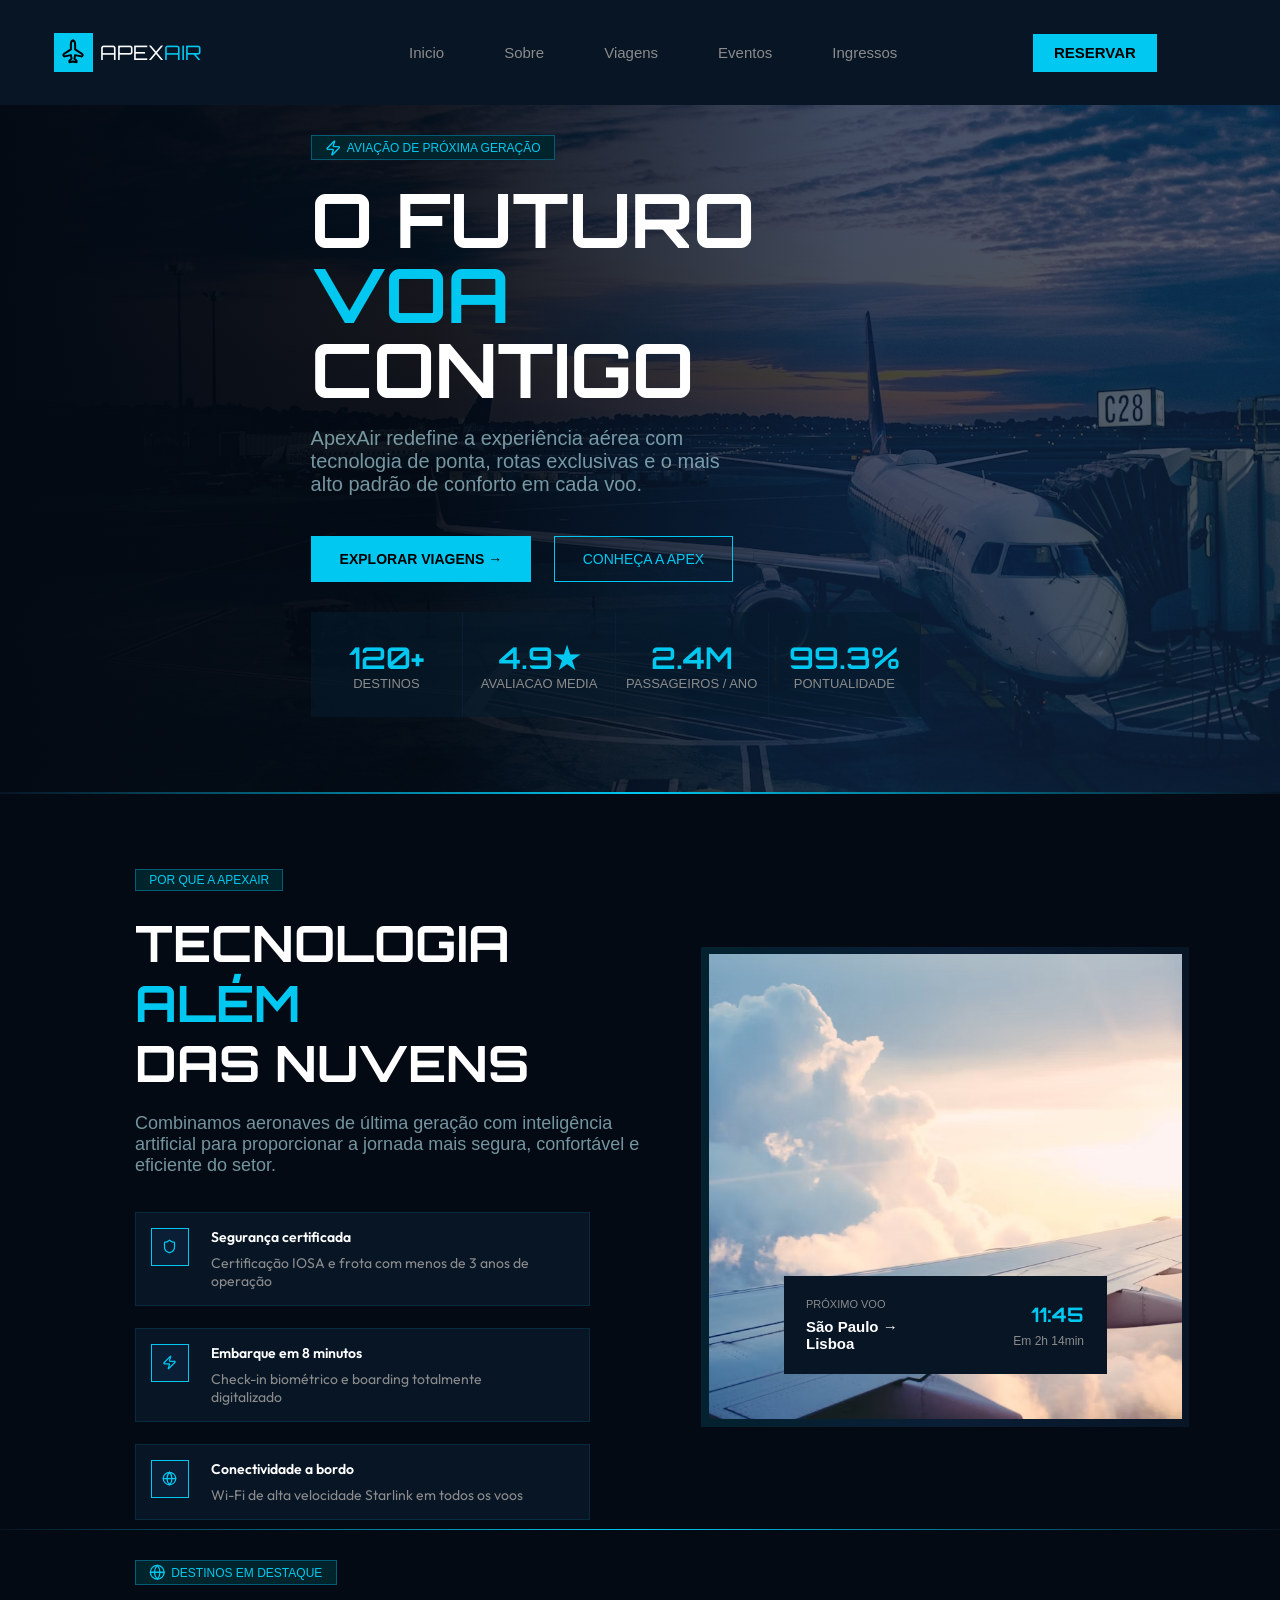
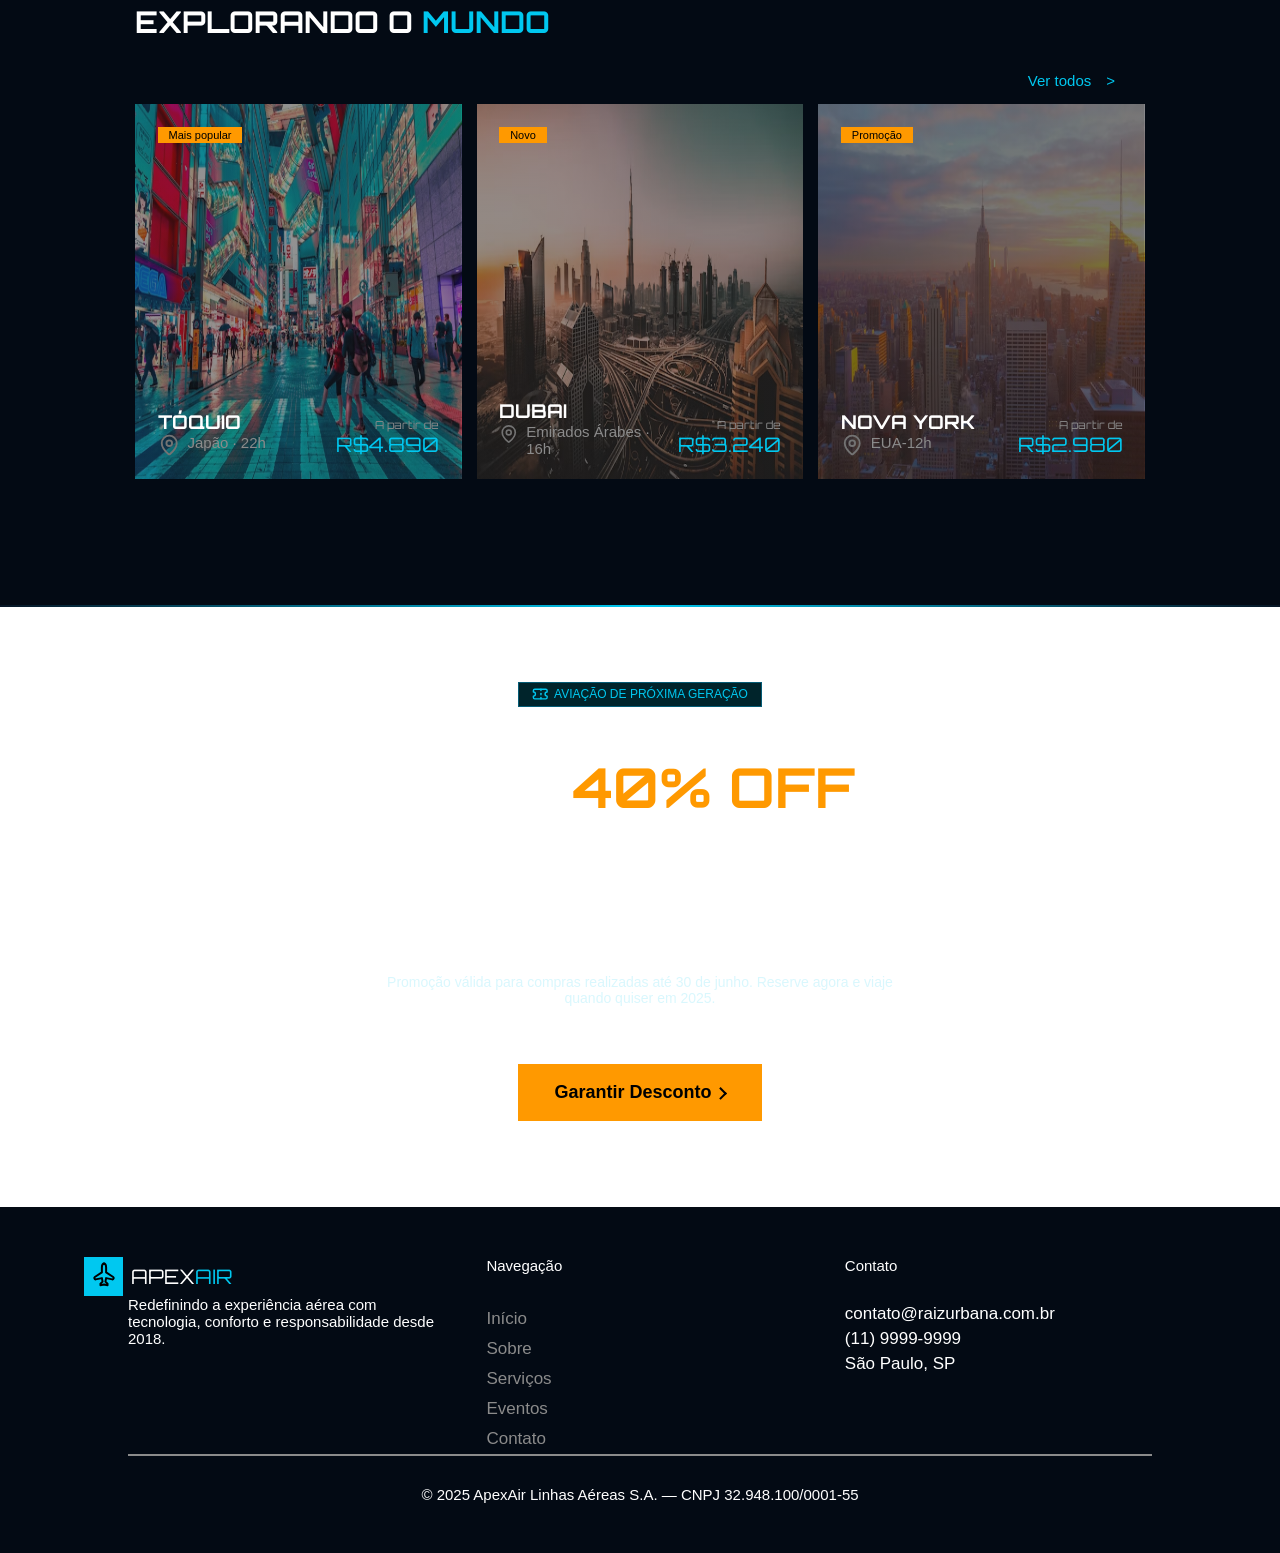
==== index.html @ 717102d9 "Update index.html" ====
<!DOCTYPE html>
<html lang="pt-br">

<head>
    <meta charset="UTF-8">
    <meta name="viewport" content="width=device-width, initial-scale=1.0">
    <link rel="preconnect" href="https://fonts.googleapis.com">
    <link rel="preconnect" href="https://fonts.gstatic.com" crossorigin>
    <link href="https://fonts.googleapis.com/css2?family=Orbitron:wght@400..900&display=swap" rel="stylesheet">
    <link rel="preconnect" href="https://fonts.googleapis.com">
    <link rel="preconnect" href="https://fonts.gstatic.com" crossorigin>
    <link href="https://fonts.googleapis.com/css2?family=Outfit:wght@100..900&display=swap" rel="stylesheet">
    <link rel="preconnect" href="https://fonts.googleapis.com">
    <link rel="preconnect" href="https://fonts.gstatic.com" crossorigin>
    <link
        href="https://fonts.googleapis.com/css2?family=DM+Mono:ital,wght@0,300;0,400;0,500;1,300;1,400;1,500&display=swap"
        rel="stylesheet">
    <link rel="stylesheet" href="CSS/cabecalho.css">
    <link rel="stylesheet" href="CSS/css-geral.css">
    <link rel="stylesheet" href="CSS/style.css">
    <link rel="stylesheet" href="CSS/footer.css">
    <title>Document</title>
</head>

<body>
    <header class="cabecalho">
        <div class="logo">
            <a href="/" class="link-logo">
                <span class="caixa-icone">
                    <svg xmlns="http://www.w3.org/2000/svg" width="15" height="15" viewBox="0 0 24 24" fill="none"
                        stroke="currentColor" stroke-width="2" stroke-linecap="round" stroke-linejoin="round"
                        class="lucide lucide-plane w-4 h-4 text-[#030a14] -rotate-45"
                        data-fg-d3bl7="0.8:1.44306:/src/app/App.tsx:59:13:1560:55:e:Plane::::::EEKI"
                        data-fgid-d3bl7=":r6:">
                        <path
                            d="M17.8 19.2 16 11l3.5-3.5C21 6 21.5 4 21 3c-1-.5-3 0-4.5 1.5L13 8 4.8 6.2c-.5-.1-.9.1-1.1.5l-.3.5c-.2.5-.1 1 .3 1.3L9 12l-2 3H4l-1 1 3 2 2 3 1-1v-3l3-2 3.5 5.3c.3.4.8.5 1.3.3l.5-.2c.4-.3.6-.7.5-1.2z">
                        </path>
                    </svg>
                </span>
                <p>
                    APEX<span>AIR</span>
                </p>
            </a>
        </div>
        <nav class="nav-bar">
            <ul class="menu">
                <li><a href="/">Inicio</a></li>
                <li><a href="./paginas/sobre.html">Sobre</a></li>
                <li><a href="">Viagens</a></li>
                <li><a href="">Eventos</a></li>
                <li><a href="">Ingressos</a></li>

            </ul>
            <a href="#" id="botao-reservar">reservar</a>
        </nav>
    </header>
    <section class="sessao-inicio">
        <div class="container">
            <div class="conteudo-inicio">
                <div class="faixa-mensagem">
                    <span class="icone"><svg xmlns="http://www.w3.org/2000/svg" width="24" height="24"
                            viewBox="0 0 24 24" fill="none" stroke="#00c8f0" stroke-width="2" stroke-linecap="round"
                            stroke-linejoin="round" class="lucide lucide-zap w-4 h-4 text-[#00c8f0]"
                            data-fg-d3bl89="0.8:1.44306:/src/app/App.tsx:232:21:9266:45:e:f.icon"
                            data-fgid-d3bl89=":r2d:">
                            <path
                                d="M4 14a1 1 0 0 1-.78-1.63l9.9-10.2a.5.5 0 0 1 .86.46l-1.92 6.02A1 1 0 0 0 13 10h7a1 1 0 0 1 .78 1.63l-9.9 10.2a.5.5 0 0 1-.86-.46l1.92-6.02A1 1 0 0 0 11 14z">
                            </path>
                        </svg></span>
                    <p>Aviação de próxima geração</p>
                </div>
                <h1 class="title-sessao">
                    O FUTURO <br>
                    <span class="color-blue">VOA</span> <br>
                    CONTIGO
                </h1>
                <p class="subtitle-sessao">
                    ApexAir redefine a experiência aérea com tecnologia de ponta, rotas
                    exclusivas e o mais alto padrão de conforto em cada voo.
                </p>
                <div class="faixa-botoes">
                    <a href="" class="explorar-viagens botao-r"><b>Explorar viagens &#8594;</b></a>
                    <a href="" class="botao-r conhecer-apex">Conheça a Apex</a>
                </div>
                <article class="box-estatisticas">
                    <div class="container">
                        <div class="estatistica-itens">
                            <div class="estatisticas destinos">
                                <p class="name-estatistic">120+</p>
                                <p>Destinos</p>
                            </div>
                            <div class="estatisticas">
                                <p class="name-estatistic avaliacao">4.9<span class="estrela">&#9733;</span></p>
                                <p>Avaliacao media</p>
                            </div>
                            <div class="estatisticas passageiros">
                                <p class="name-estatistic">2.4M</p>
                                <p>Passageiros / ano</p>
                            </div>
                            <div class="estatisticas pontualidade">
                                <p class="name-estatistic">99.3%</p>
                                <p>Pontualidade</p>
                            </div>
                        </div>
                    </div>
                </article>
            </div>
        </div>
    </section>
    <div class="linha-sessao"></div>
    <main class="conteudo-principal">
        <section class="sessao-sobre">
            <div class="container">
                <section class="conteudo-sobre">
                    <div class="faixa-mensagem">
                        <p>Por que a ApexAir
                        </p>
                    </div>
                    <h2 class="title-sessao">TECNOLOGIA
                        <br>
                        <span class="color-blue">ALÉM</span>
                        <br>
                        DAS NUVENS
                    </h2>
                    <p class="subtitle-sessao">Combinamos aeronaves de última geração com inteligência artificial para
                        proporcionar a jornada mais segura, confortável e eficiente do setor.</p>
                    <article class="caixa-cards-sobre">
                        <div class="card-1 card-sobre">
                            <span class="icone-card"><svg xmlns="http://www.w3.org/2000/svg" width="" height=""
                                    viewBox="0 0 24 24" fill="none" stroke="currentColor" stroke-width="2"
                                    stroke-linecap="round" stroke-linejoin="round"
                                    class="lucide lucide-shield w-4 h-4 text-[#00c8f0]">
                                    <path
                                        d="M20 13c0 5-3.5 7.5-7.66 8.95a1 1 0 0 1-.67-.01C7.5 20.5 4 18 4 13V6a1 1 0 0 1 1-1c2 0 4.5-1.2 6.24-2.72a1.17 1.17 0 0 1 1.52 0C14.51 3.81 17 5 19 5a1 1 0 0 1 1 1z">
                                    </path>
                                </svg></span>
                            <div class="content-card">
                                <p class="tema-card"><b>Segurança certificada</b></p>
                                <p>Certificação IOSA e frota com menos de 3 anos de operação</p>
                            </div>
                        </div>
                        <div class="card-2 card-sobre">
                            <span class="icone-card"><svg xmlns="http://www.w3.org/2000/svg" width="" height=""
                                    viewBox="0 0 24 24" fill="none" stroke="currentColor" stroke-width="2"
                                    stroke-linecap="round" stroke-linejoin="round"
                                    class="lucide lucide-zap w-4 h-4 text-[#00c8f0]">
                                    <path
                                        d="M4 14a1 1 0 0 1-.78-1.63l9.9-10.2a.5.5 0 0 1 .86.46l-1.92 6.02A1 1 0 0 0 13 10h7a1 1 0 0 1 .78 1.63l-9.9 10.2a.5.5 0 0 1-.86-.46l1.92-6.02A1 1 0 0 0 11 14z">
                                    </path>
                                </svg></span>
                            <div class="content-card">
                                <p class="tema-card"><b>Embarque em 8 minutos</b></p>
                                <p>Check-in biométrico e boarding totalmente digitalizado</p>
                            </div>
                        </div>
                        <div class="card-3 card-sobre">
                            <span class="icone-card"><svg xmlns="http://www.w3.org/2000/svg" width="" height=""
                                    viewBox="0 0 24 24" fill="none" stroke="currentColor" stroke-width="2"
                                    stroke-linecap="round" stroke-linejoin="round"
                                    class="lucide lucide-globe w-4 h-4 text-[#00c8f0]">
                                    <circle cx="12" cy="12" r="10"></circle>
                                    <path d="M12 2a14.5 14.5 0 0 0 0 20 14.5 14.5 0 0 0 0-20"></path>
                                    <path d="M2 12h20"></path>
                                </svg></span>
                            <div class="content-card">
                                <p class="tema-card"><b>Conectividade a bordo</b></p>
                                <p>Wi-Fi de alta velocidade Starlink em todos os voos</p>
                            </div>
                        </div>
                    </article>
                </section>
                <section class="img-sobre">
                    <div class="container">
                        <article class="conteudo-subsessao-img">
                            <div class="img-flutuante">
                                <div class="bloco-descricao-voo">
                                    <div class="bloco-description">
                                        <span>Próximo voo</span>
                                        <p><b>São Paulo → Lisboa</b></p>
                                    </div>
                                    <div class="bloco-description">
                                        <span class="horario">11:45</span>
                                        <p class="tempo-viagem">Em 2h 14min</p>
                                    </div>
                                </div>
                        </article>
                    </div>
                </section>
            </div>
        </section>
        <div class="linha-sessao"></div>
        <section class="sessao-eventos">
            <div class="container">
                <article class="conteudo-sessao">
                    <div class="faixa-mensagem">
                        <span class="icone"><svg xmlns="http://www.w3.org/2000/svg" width="" height=""
                                viewBox="0 0 24 24" fill="none" stroke="currentColor" stroke-width="2"
                                stroke-linecap="round" stroke-linejoin="round"
                                class="lucide lucide-globe w-4 h-4 text-[#00c8f0]">
                                <circle cx="12" cy="12" r="10"></circle>
                                <path d="M12 2a14.5 14.5 0 0 0 0 20 14.5 14.5 0 0 0 0-20"></path>
                                <path d="M2 12h20"></path>
                            </svg></span>
                        <p>Destinos em destaque</p>
                    </div>
                    <h2 class="title-sessao">explorando o <span class="color-blue">mundo</span>
                    </h2>
                    <a href="" class="ver-mais">
                        <p>Ver todos</p> <span>></span>
                    </a>
                    <article class="container-cards">
                        <div class="card-evento card-1">
                            <div class="mensagem-card">
                                <p>Mais popular</p>
                            </div>
                            <div class="content-card-evento">
                                <div class="informacoes-card">
                                    <p class="destino-viagem"><b>tóquio</b></p>
                                    <p class="pais"><span class="icone"><svg xmlns="http://www.w3.org/2000/svg"
                                                width="24" height="24" viewBox="0 0 24 24" fill="none" stroke="#737373"
                                                stroke-width="2" stroke-linecap="round" stroke-linejoin="round"
                                                class="lucide lucide-map-pin-icon lucide-map-pin">
                                                <path
                                                    d="M20 10c0 4.993-5.539 10.193-7.399 11.799a1 1 0 0 1-1.202 0C9.539 20.193 4 14.993 4 10a8 8 0 0 1 16 0" />
                                                <circle cx="12" cy="10" r="3" />
                                            </svg></span>
                                        Japão · 22h</p>
                                </div>
                                <div class="informacoes-card">
                                    <p class="preco-viagem">A partir de <br>
                                        <span class="preco-valor">R$4.890</span>
                                    </p>
                                </div>
                            </div>
                        </div>
                        <div class="card-evento card-2">
                            <div class="mensagem-card">
                                <p>Novo</p>
                            </div>
                            <div class="content-card-evento">
                                <div class="informacoes-card">
                                    <p class="destino-viagem"><b>Dubai</b></p>
                                    <p class="pais"><span class="icone"><svg xmlns="http://www.w3.org/2000/svg"
                                                width="24" height="24" viewBox="0 0 24 24" fill="none" stroke="#737373"
                                                stroke-width="2" stroke-linecap="round" stroke-linejoin="round"
                                                class="lucide lucide-map-pin-icon lucide-map-pin">
                                                <path
                                                    d="M20 10c0 4.993-5.539 10.193-7.399 11.799a1 1 0 0 1-1.202 0C9.539 20.193 4 14.993 4 10a8 8 0 0 1 16 0" />
                                                <circle cx="12" cy="10" r="3" />
                                            </svg>
                                        </span>
                                        Emirados Árabes · 16h
                                    </p>
                                </div>
                                <div class="informacoes-card">
                                    <p class="preco-viagem">A partir de <br>
                                        <span class="preco-valor">R$3.240</span>
                                    </p>
                                </div>
                            </div>
                        </div>
                        <div class="card-evento card-3">
                            <div class="mensagem-card">
                                <p>Promoção</p>
                            </div>
                            <div class="content-card-evento">
                                <div class="informacoes-card">
                                    <p class="destino-viagem"><b>Nova York</b></p>
                                    <p class="pais"><span class="icone"><svg xmlns="http://www.w3.org/2000/svg"
                                                width="24" height="24" viewBox="0 0 24 24" fill="none" stroke="#737373"
                                                stroke-width="2" stroke-linecap="round" stroke-linejoin="round"
                                                class="lucide lucide-map-pin-icon lucide-map-pin">
                                                <path
                                                    d="M20 10c0 4.993-5.539 10.193-7.399 11.799a1 1 0 0 1-1.202 0C9.539 20.193 4 14.993 4 10a8 8 0 0 1 16 0" />
                                                <circle cx="12" cy="10" r="3" />
                                            </svg></span>
                                        EUA-12h</p>
                                </div>
                                <div class="informacoes-card">
                                    <p class="preco-viagem">A partir de <br>
                                        <span class="preco-valor">R$2.980</span>
                                    </p>
                                </div>
                            </div>
                        </div>
                    </article>
                </article>
            </div>
        </section>
        <div class="linha-sessao"></div>
        <section class="sessao-promo">
            <div class="container">
                <div class="faixa-mensagem">
                    <span class="icone"><svg xmlns="http://www.w3.org/2000/svg" width="24" height="24"
                            viewBox="0 0 24 24" fill="none" stroke="currentColor" stroke-width="2"
                            stroke-linecap="round" stroke-linejoin="round" class="lucide lucide-ticket w-3 h-3">
                            <path
                                d="M2 9a3 3 0 0 1 0 6v2a2 2 0 0 0 2 2h16a2 2 0 0 0 2-2v-2a3 3 0 0 1 0-6V7a2 2 0 0 0-2-2H4a2 2 0 0 0-2 2Z">
                            </path>
                            <path d="M13 5v2"></path>
                            <path d="M13 17v2"></path>
                            <path d="M13 11v2"></path>
                        </svg></span>
                    <p>Aviação de próxima geração</p>
                </div>
                <h2 class="title-sessao">
                    ATÉ <span class="color-yellow">40% OFF</span> <br>
                    EM VOOS <br> INTERNACIONAIS
                </h2>
                <p class="subtitle-sessao">
                    Promoção válida para compras realizadas até 30 de junho. Reserve agora e
                    viaje quando quiser em 2025.
                </p>
                <a href="#" class="btn-desconto"><strong>Garantir Desconto <span
                            class="seta-esquerda"></span></strong></a>
            </div>
        </section>
    </main>
    <footer class="footer-site">
        <div class="container-footer">
            <div class="column-footer">
                <div class="logo-footer d-flex">
                    <div class="logo">
                        <a href="/" class="link-logo">
                            <span class="caixa-icone">
                                <svg xmlns="http://www.w3.org/2000/svg" width="15" height="15" viewBox="0 0 24 24"
                                    fill="none" stroke="currentColor" stroke-width="2" stroke-linecap="round"
                                    stroke-linejoin="round"
                                    class="lucide lucide-plane w-4 h-4 text-[#030a14] -rotate-45"
                                    data-fg-d3bl7="0.8:1.44306:/src/app/App.tsx:59:13:1560:55:e:Plane::::::EEKI"
                                    data-fgid-d3bl7=":r6:">
                                    <path
                                        d="M17.8 19.2 16 11l3.5-3.5C21 6 21.5 4 21 3c-1-.5-3 0-4.5 1.5L13 8 4.8 6.2c-.5-.1-.9.1-1.1.5l-.3.5c-.2.5-.1 1 .3 1.3L9 12l-2 3H4l-1 1 3 2 2 3 1-1v-3l3-2 3.5 5.3c.3.4.8.5 1.3.3l.5-.2c.4-.3.6-.7.5-1.2z">
                                    </path>
                                </svg>
                            </span>
                            <p>
                                APEX<span>AIR</span>
                            </p>
                        </a>
                    </div>
                </div>
                <p class="subtitle-logo">
                    Redefinindo a experiência aérea com tecnologia, conforto e responsabilidade desde 2018.
                </p>
            </div>
            <div class="column-footer">
                <div class="navegacao">
                    <h3>Navegação</h3>
                    <ul class="paginas-links">
                        <li><a href="#">Início</a></li>
                        <li><a href="#">Sobre</a></li>
                        <li><a href="#">Serviços</a></li>
                        <li><a href="#">Eventos</a></li>
                        <li><a href="#">Contato</a></li>
                    </ul>
                </div>
            </div>
            <div class="column-footer">
                <div class="contato">
                    <h3>Contato</h3>
                    <p>contato@raizurbana.com.br</p>
                    <p>(11) 9999-9999</p>
                    <p>São Paulo, SP</p>
                </div>
            </div>
        </div>
        <p class="footer-copyright">© 2025 ApexAir Linhas Aéreas S.A. — CNPJ 32.948.100/0001-55</p>
    </footer>

    <script src="./js/interacao.js"></script>
</body>

</html>
---- CSS/cabecalho.css ----
.cabecalho {
    width: 100%;
    height: 7em;
    min-width: 100%;
    max-width: 100%;
    display: flex;
    background-color: var(--color-cards);
    color: var(--color-branca);

    position: fixed;
    z-index: 9999;
}

.logo {
    width: 20%;
    height: 100%;
    max-width: 25%;


}

.logo a {
    width: 100%;
    height: 100%;

    display: flex;
    justify-content: center;
    align-items: center;
    gap: .5em;

    cursor: auto;
}

.caixa-icone {
    width: fit-content;
    height: fit-content;
    background-color: var(--color-primary);

    display: flex;
    justify-content: center;
    align-items: center;

    padding: .5em;
}

.caixa-icone svg {
    transform: rotate(-45deg);
    min-width: 1.6em;
    min-height: 1.6em;

    margin: auto;
}

.logo a p {
    color: var(--color-branca);
    font-family: Orbitron;
    font-size: 2rem;
}

.logo a>p>span {
    color: var(--color-primary);
}

.nav-bar {
    height: 100%;
    width: 80%;
    display: flex;
    justify-content: center;
    align-items: center;

    padding: 0 3em 0;
}

.menu {
    width: 70%;
    height: 100%;
    list-style-type: none;

    display: flex;
    justify-content: start;
    align-items: center;
}

.menu a {
    color: var(--color-cinza);
    padding: 1em 2em;
    transition: .555s;
}

.menu a:hover {
    color: var(--color-branca);
}

#botao-reservar {
    text-transform: uppercase;
    font-weight: 700;
    background-color: var(--color-primary);
    transition: .333s ease-in-out;
    padding: .7em 1.4em;
}

#botao-reservar:hover {
    background-color: var(--color-branca);
}
---- CSS/css-geral.css ----
* {
    padding: 0;
    margin: 0;
    box-sizing: border-box;
}

a {
    font-family: arial;
    text-decoration: none;
    color: initial;
}

img {
    width: 100%;
}

:root {
    --color-primary: #00c8f0;
    --color-secundary: #0d2240;
    --color-terciaria: #ff9900;
    --color-cards: #071525;
    --color-branca: #ffffff;
    --color-preta: #000000;
    --color-cinza: #8b8b8b;
    --color-hover: #0a1e35;
    --texto-principal: #e2eaf5;

    --cor-bordas: rgba(0, 200, 240, 0.12);

    --background-geral: #030a14;
}

html {
    width: 100%;
    min-height: 100vh;
    scroll-behavior: smooth;
    font-size: 62.5%;
}

body {
    width: 100%;
    max-width: 100%;
    height: 100%;
    overflow-x: hidden;
    font-size: 1.5rem;
    font-family: Arial, Helvetica, sans-serif;
}

.container {
    width: 100%;
    height: 100%;
    margin: 0 auto;
    padding: 0 2em 0;
    box-sizing: border-box;
}

.icone {
    width: 1.5em;
    height: 1.5em;
    margin-right: .5em;

    display: flex;
    justify-content: center;
    align-items: center;
}

.icone>svg {
    width: 100%;
    min-width: 1.3em;
    min-height: 1.3em;
}

.color-blue {
    color: var(--color-primary);
}

.color-yellow {
    color: var(--color-terciaria);
}

.faixa-mensagem {
    color: var(--color-primary);
    font-size: 1.1rem;
    width: fit-content;
    display: flex;
    flex-direction: row;
    align-items: center;

    padding: .3em 1.2em;
    border: 1px solid color-mix(in srgb, var(--color-primary) 34%, var(--color-secundary) 35%);
    background-color: color-mix(in srgb, var(--color-primary) 18%, var(--color-preta) 82%);
    margin-bottom: 2em;
}

.faixa-mensagem p {
    width: fit-content;
    font-size: 1.2rem;
    text-transform: uppercase;
}

.title-sessao {
    text-transform: uppercase;
    color: var(--color-branca);
    font-family: Orbitron;
    line-height: 1;
    font-size: 5em;
    margin-bottom: 2rem;
}

.subtitle-sessao {
    width: 45%;
    font-size: 2rem;
    color: color-mix(in srgb, var(--color-branca) 45%, var(--color-primary) 15%);
    margin-bottom: 2em;
}

.linha-sessao {
    width: 100%;
    height: .1em;
    margin: 0;
    padding: 0;
    background-image: linear-gradient(to right, var(--color-cards), var(--color-primary), var(--color-cards));
}
---- CSS/style.css ----
/*
==============
Sessao inicio 
==============
*/

.sessao-inicio {
    color: var(--color-branca);
    padding-top: 7em;
    padding-bottom: 5em;
    width: 100%;
    height: fit-content;
    min-height: 49em;
    max-width: 100%;

    background-image: linear-gradient(to right,
            #030a14, #030a14ec, #0d2240c6, #0d2240b0), url("../imagens/imagem-sessao-inicio.avif");

    background-position: center;
    background-repeat: no-repeat;
    background-size: cover;
    background-attachment: fixed;

}

.conteudo-inicio {
    margin-left: auto;
    width: 77%;
    height: 100%;

    padding: 2em 0 0;
}

.faixa-botoes {
    width: 100%;
    height: fit-content;
    display: flex;
    gap: 1.5em;

    margin-bottom: 2em;
}

.botao-r {
    width: fit-content;
    height: auto;
    padding: 1em 2em;
    color: var(--color-branca);
    font-size: 1.4rem;
    border: 1px solid var(--color-primary);
    text-transform: uppercase;
    transition: .555s ease-in-out;
}

.explorar-viagens {
    background-color: var(--color-primary);
    color: var(--color-preta);
}

.explorar-viagens:hover {
    border: 1px solid var(--color-branca);
    background-color: var(--color-branca);
}

.conhecer-apex {
    color: var(--color-primary);
    transition: .444s ease-in;
}

.conhecer-apex:hover {
    background-color: color-mix(in srgb, var(--color-primary) 22%, var(--color-hover) 15%);
}

article.box-estatisticas {
    width: 65%;
    height: 7em;
    background-color: color-mix(in srgb, var(--color-cards) 55%, var(--cor-bordas) 15%);
}

article.box-estatisticas>.container {
    padding: 0;
}

.estatistica-itens {
    width: 100%;
    height: 100%;
    display: flex;
    align-items: center;
    justify-content: center;
}


.estatisticas {
    width: 25%;
    height: 100%;
    max-width: 25.555%;

    border-right: 1px solid var(--color-hover);

    display: flex;
    flex-direction: column;
    align-items: center;
    justify-content: center;
    text-transform: uppercase;
}


.estatisticas p {
    font-size: 1.3rem;
    color: var(--color-cinza);
    font-family: Arial, Helvetica, sans-serif;
}


p.name-estatistic {
    font-family: Orbitron;
    font-weight: 600;
    color: var(--color-primary);
    font-size: 3rem;
}


/*
============
Sessao sobre
============
*/

.sessao-sobre {
    width: 100%;
    height: auto;
    max-width: 100%;
    min-height: 49em;
    background-color: var(--background-geral);
}

.sessao-sobre>div.container {
    display: flex;
    justify-content: space-between;
}

.conteudo-sobre {
    padding: 5em 0 0 7em;
    width: 50%;
    height: 100%;

    display: flex;
    flex-direction: column;
    align-items: start;
    justify-content: center;
}

.sessao-sobre .conteudo-sobre h2.title-sessao {
    font-size: 5rem;
    line-height: 1.2;
}

.sessao-sobre .conteudo-sobre p.subtitle-sessao {
    width: 100%;
    font-size: 1.8rem;
}

.caixa-cards-sobre {
    width: 100%;
    height: auto;
    min-height: 15em;

    display: flex;
    flex-direction: column;
    justify-content: center;

    gap: 1.5em;
}

.card-sobre {
    width: 90%;
    height: auto;
    min-height: 5em;
    background-color: var(--color-cards);
    border: 1px solid var(--cor-bordas);


    padding: 1em;

    display: flex;
    gap: 1.5em;
}

span.icone-card {
    display: block;
    width: 2.5em;
    height: 2.5em;
    flex-shrink: 1;
    border: 1px solid var(--color-primary);
    background-color: var(--color-hover);

    display: flex;
    justify-content: center;
    align-items: center;
}

span.icone-card svg {
    width: 1em;
    height: 1em;
    color: var(--color-primary);

}

.content-card {
    width: 80%;
    height: 100%;
    text-align: left;
    display: flex;
    flex-direction: column;
    gap: .5em;
    justify-content: center;
    align-items: center;
}

.card-sobre p {
    color: var(--color-cinza);
    width: 100%;
    font-size: 1.4rem;
    font-family: Outfit;
}

.tema-card b {
    font-weight: 600;
    color: var(--color-branca);
}


/* subsessao img flutuante */

.img-sobre {
    width: 50%;
}

.conteudo-sobre+section.img-sobre>div.container {
    display: flex;
    align-items: center;
    justify-content: center;
    padding: 4em 0 0;
}

.conteudo-subsessao-img {
    width: 80%;
    height: 90%;
    max-height: 32em;
    min-height: 30em;
    margin: auto;
    background-image: linear-gradient(to right, var(--cor-bordas), var(--color-hover),
            var(--color-cards));
    padding: .5em;
}

.img-flutuante {
    width: 100%;
    height: 100%;
    background-image: url("../imagens/img-sessao-sobre.avif");
    background-position: center;
    background-size: cover;
    background-repeat: no-repeat;
    padding: 0 5em 3em;

    display: flex;
    justify-content: center;
    align-items: end;
}

.bloco-descricao-voo {
    width: 100%;
    height: auto;
    min-height: 5em;
    background-color: var(--color-cards);

    display: flex;
    justify-content: space-between;
    align-items: center;

    padding: 1.5em;
}

.bloco-description {
    width: 50%;
    height: 100%;
    text-align: start;

    display: flex;
    flex-direction: column;
    gap: .5em;
}

.bloco-description+.bloco-description {
    text-align: end;
}

.bloco-description span {
    color: var(--color-cinza);
    text-transform: uppercase;
    font-size: 1.1rem;
}

.bloco-description p>b {
    color: var(--color-branca);
}

span.horario {
    font-family: Orbitron;
    font-size: 2rem;
    font-weight: 700;
    color: var(--color-primary);
}

p.tempo-viagem {
    font-size: 1.2rem;
    color: var(--color-cinza);
}

/* 
==============
Sessao eventos
==============
*/

.sessao-eventos {
    width: 100%;
    height: auto;
    min-height: 45em;

    min-width: 100%;
    max-width: 100%;
    background-color: var(--background-geral);
    padding: 2em 7em;
}

.sessao-eventos .title-sessao {
    font-size: 3rem;
}

.conteudo-sessao {
    width: 100%;
    height: fit-content;
}


.ver-mais {
    width: fit-content;
    height: auto;
    margin-left: auto;
    padding: 1em 2em;
    color: var(--color-primary);

    display: flex;
    gap: 1em;
}

.container-cards {
    width: 100%;
    display: flex;
    justify-content: space-between;
    align-items: center;

    gap: 1em;
    padding: 0 0 .1em;
}



.card-evento {
    width: 33.33%;
    max-width: 33.33%;
    height: auto;
    min-height: 25em;
    background-color: var(--cor-bordas);

    background-repeat: no-repeat;
    background-size: 100% 100%;
    background-position: center;
    background-origin: border-box;

    display: flex;
    flex-direction: column;
    justify-content: start;

    padding: 1.5em;

    flex-shrink: 1;
    flex-grow: 1;

    transition: .555s ease-in;
    overflow: hidden;
}

.card-evento:hover {
    background-size: 110% 110%;
    transition: background-size all .555s ease-in;
}

.card-evento.card-1 {
    background-image: linear-gradient(to top, #1b191979, #1b191979), url("../imagens/toquio.avif");
}

.card-evento.card-1:hover {
    background-image: linear-gradient(to top, #1b19199a, #1b191996), url("../imagens/toquio.avif");
}

.card-evento.card-2 {
    background-image: linear-gradient(to top, #1b191979, #1b191979), url("../imagens/dubai.avif");
}

.card-evento.card-2:hover {
    background-image: linear-gradient(to top, #1b19199a, #1b191996), url("../imagens/dubai.avif");
}

.card-evento.card-3 {
    background-image: linear-gradient(to top, #1b19199a, #1b191996), url("../imagens/nova-york.avif");
}

.card-evento.card-3:hover {
    background-image: linear-gradient(to top, #1b19199a, #1b191996), url("../imagens/nova-york.avif");
}

/* conteudo card eventos */

.mensagem-card {
    width: 100%;
    height: auto;
    min-height: 20%;
}

.mensagem-card p {
    width: fit-content;
    padding: .2em 1em;
    font-size: 1.1rem;
    background-color: var(--color-terciaria);
}

.content-card-evento {
    width: 100%;

    margin-top: auto;

    display: flex;
    justify-content: center;
    align-items: end;
}

.informacoes-card {
    width: 60%;
    text-align: start;
}

.informacoes-card+.informacoes-card {
    width: 50%;
    text-align: end;
}

.informacoes-card .pais {
    display: flex;
    color: var(--color-cinza);
    font-size: 1.6rme;
}

.informacoes-card>.destino-viagem {
    width: 100%;
    height: 50%;

    text-transform: uppercase;
    font-family: Orbitron;
    color: var(--color-branca);
    font-size: 1.9rem;
    font-weight: 700;
}

.preco-viagem {
    font-size: 1.1rem;
    color: var(--color-cinza);
    font-family: Orbitron;
}

.preco-viagem>span.preco-valor {
    font-size: 2rem;
    color: var(--color-primary);
}



/* 
================
Sessao descontos
 e promoções
================
*/

.sessao-promo {
    width: 100%;
    height: auto;
    min-height: 40em;
    background-image: linear-gradient(to top, #1b1919ec, #1b1919ef), url("../imagens/sessao-desconto.avif");
    background-repeat: no-repeat;
    background-size: cover;
    background-position: center;
    background-attachment: fixed;
    text-align: center;
    padding: 5em 3em 3em;
}

.sessao-promo>.container {
    display: flex;
    flex-direction: column;
    justify-content: center;
    align-items: center;
    gap: 2em;
}

.sessao-promo .title-sessao {
    font-size: 5.5rem;
}

.sessao-promo .subtitle-sessao {
    font-size: 1.4rem;
}

.sessao-promo .btn-desconto {
    padding: 1em 2em;
    color: var(--color-preta);
    font-size: 1.8rem;
    background-color: var(--color-terciaria);
    display: flex;
    transition: .757s;
}

.sessao-promo .btn-desconto:hover {
    padding: 1em 2em;
    color: var(--color-preta);
    background-color: var(--color-branca);
}

.sessao-promo .btn-desconto>strong {
    font-weight: 600;
}

.sessao-promo .btn-desconto span.seta-esquerda {
    display: inline-block;
    border-width: 2px 2px 0px 0px;
    border-style: solid;
    border-color: #000;

    width: fit-content;
    height: fit-content;
    padding: .2em .2em;
    transform: rotate(45deg)
}
---- CSS/footer.css ----
.footer-site {
    width: 100%;
    height: auto;
    padding: 0 0 5rem;
    margin: auto;
    background-color: var(--background-geral);
    color: var(--color-branca);
    text-align: center;
}

.container-footer {
    max-width: 100%;
    width: 80%;
    margin: 0 auto 3rem;
    height: 80%;
    border-bottom: 2px solid var(--color-cinza);
    display: flex;
    justify-content: space-between;
    flex-wrap: wrap;
}

.column-footer {
    width: 30%;
    height: 100%;
    justify-items: start;
    text-align: left;
    padding: 5rem 0 0;
    display: flex;
    flex-direction: column;
}

.contato {
    width: 100%;
    min-height: 100%;
    height: 100%;
}


.navegacao {
    width: 100%;
    height: 100%;
}

.navegacao h3,
.contato h3 {
    font-weight: 500;
    font-size: var(--tamamho-subtitulos);
    color: var(--color-bordas);
    margin: 0 0 3rem;
}

.paginas-links {
    list-style-type: none;
    display: flex;
    flex-flow: column wrap;
}

.paginas-links li a {
    display: block;
    font-size: 1.7rem;
    padding: .5rem 0;
    color: var(--color-cinza);
}

.paginas-links li a:hover {
    background-color: #1f2937;
    color: var(--texto-principal);
}

.contato p {
    font-size: 1.7rem;
    margin-bottom: .5rem;
}

.footer-copyright {
    margin: auto;
    font-size: 1.5rem;
    text-align: center;
}



@media (max-width: 768px) {
    .footer-site {
        height: auto;
        text-align: left;
    }

    .container-footer {
        width: 90%;
        text-align: left;
        display: flex;
        flex-direction: column;
        align-items: start;
    }

    .column-footer {
        text-align: left;
        padding: 0;
    }

    .footer-copyright {
        margin: 3rem auto 3rem;
        font-size: 1.5rem;
        text-align: center;
    }

}

@media (min-width: 768px) and (max-width: 991px) {

    .footer-site {
        height: auto;
        text-align: left;
    }

    .container-footer {
        width: 90%;
        text-align: left;
        display: flex;
        flex-direction: column;
        align-items: start;
    }

    .column-footer {
        text-align: left;
        padding: 0;
    }

    .footer-copyright {
        margin: 3rem auto 3rem;
        font-size: 1.5rem;
        text-align: center;
    }
}
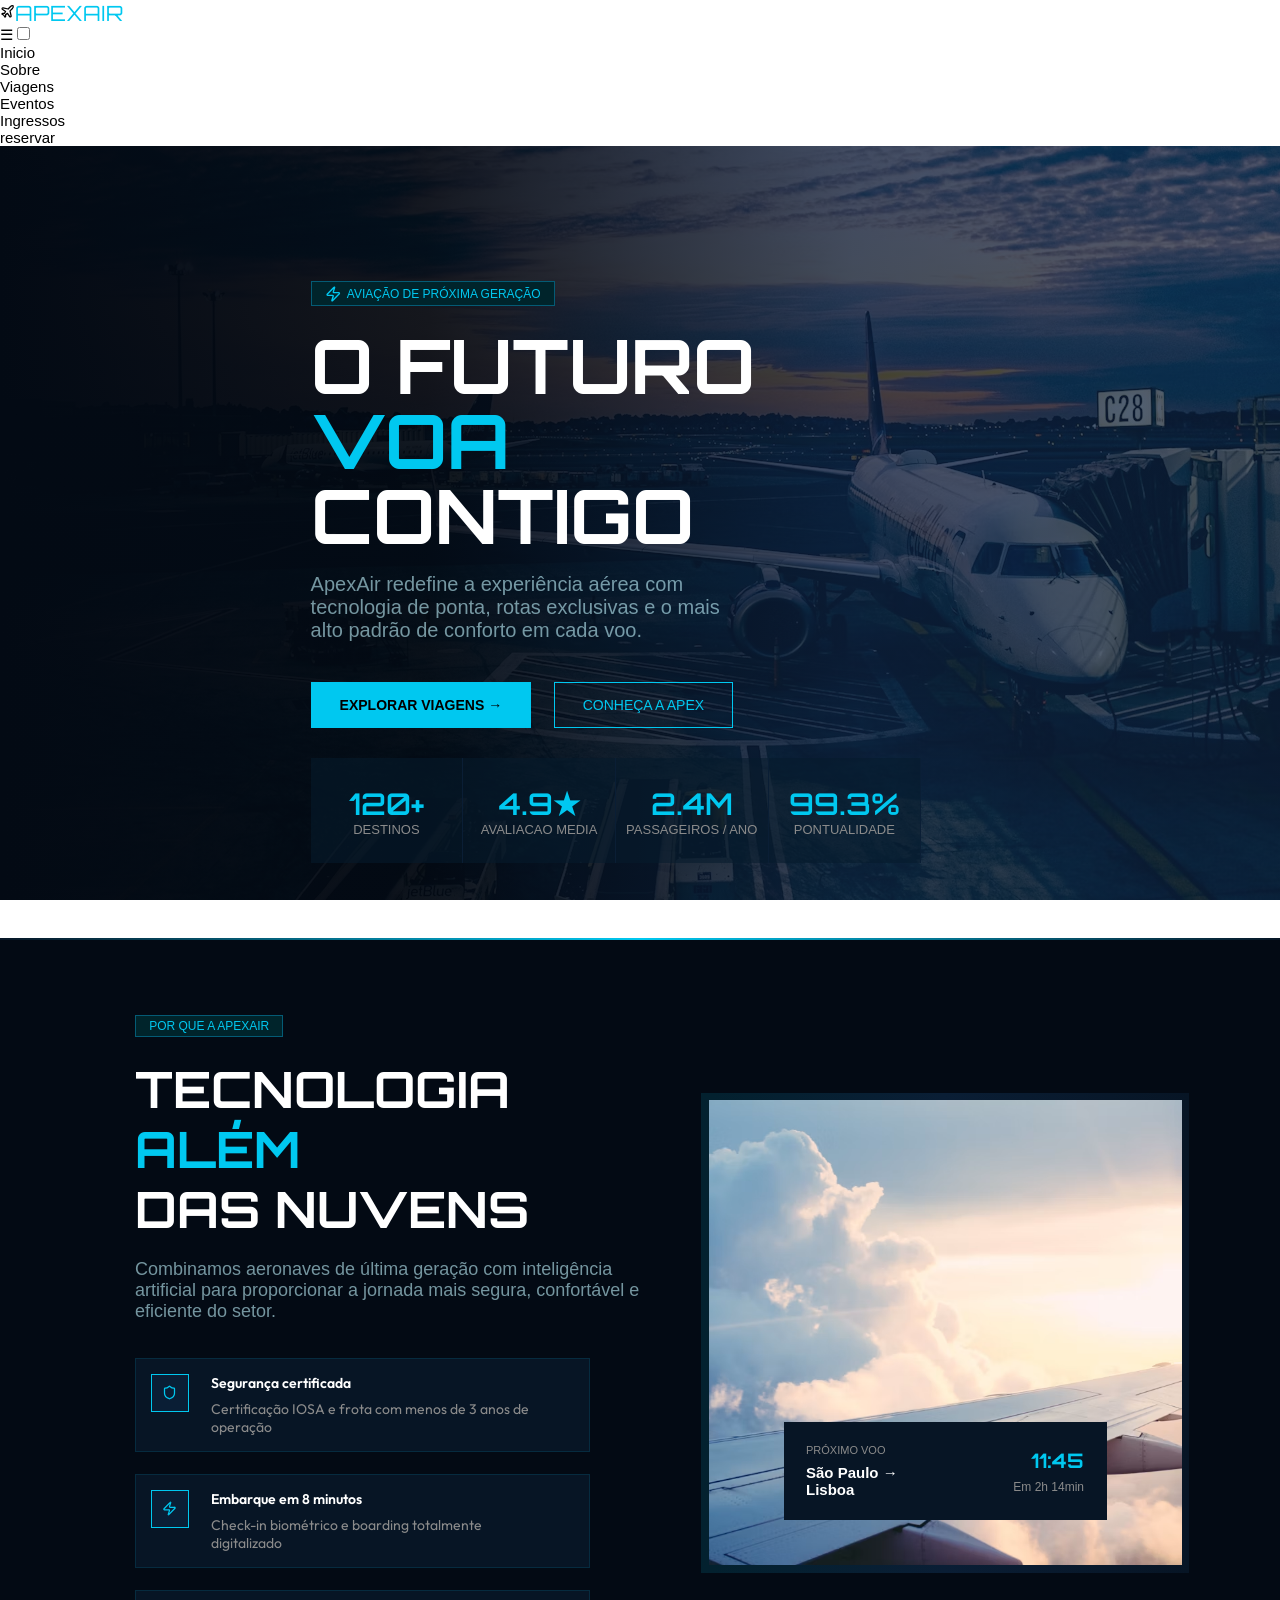
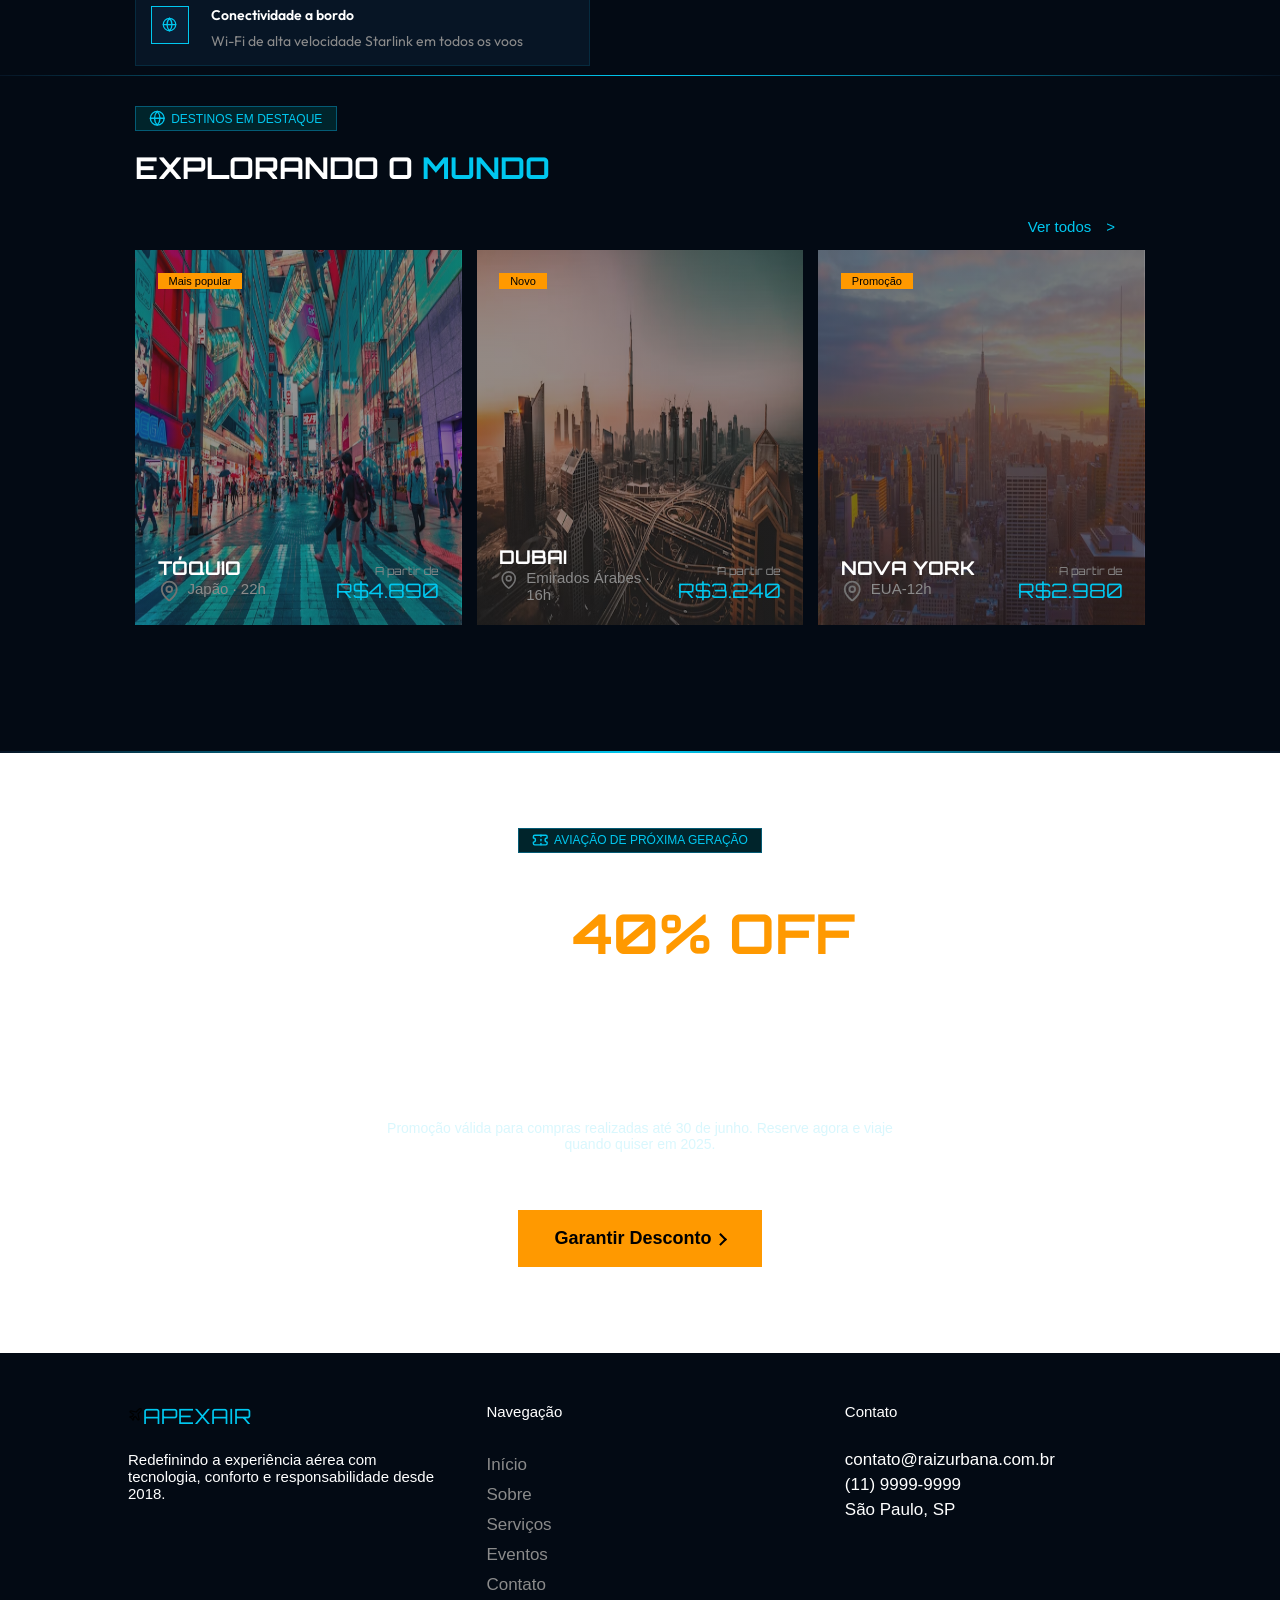
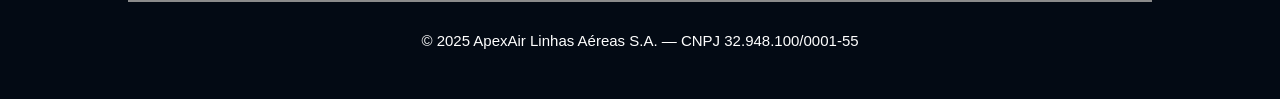
==== commit e1034a1d: "Update print statement from 'Hello' to 'Goodbye'" ====
--- a/index.html
+++ b/index.html
@@ -15,7 +15,7 @@
     <link
         href="https://fonts.googleapis.com/css2?family=DM+Mono:ital,wght@0,300;0,400;0,500;1,300;1,400;1,500&display=swap"
         rel="stylesheet">
-    <link rel="stylesheet" href="CSS/cabecalho.css">
+    <link rel="stylesheet" href="css/cabecalho.css">
     <link rel="stylesheet" href="CSS/css-geral.css">
     <link rel="stylesheet" href="CSS/style.css">
     <link rel="stylesheet" href="CSS/footer.css">
@@ -43,6 +43,10 @@
             </a>
         </div>
         <nav class="nav-bar">
+            <label for="menu-toggle" class="icone-hamburguer">
+                &#9776;
+            </label>
+            <input type="checkbox" id="menu-toggle" name="menu-toggle">
             <ul class="menu">
                 <li><a href="/">Inicio</a></li>
                 <li><a href="./paginas/sobre.html">Sobre</a></li>
@@ -50,8 +54,8 @@
                 <li><a href="">Eventos</a></li>
                 <li><a href="">Ingressos</a></li>
 
+                <a href="#" id="botao-reservar">reservar</a>
             </ul>
-            <a href="#" id="botao-reservar">reservar</a>
         </nav>
     </header>
     <section class="sessao-inicio">
@@ -85,21 +89,25 @@
                 <article class="box-estatisticas">
                     <div class="container">
                         <div class="estatistica-itens">
-                            <div class="estatisticas destinos">
-                                <p class="name-estatistic">120+</p>
-                                <p>Destinos</p>
-                            </div>
-                            <div class="estatisticas">
-                                <p class="name-estatistic avaliacao">4.9<span class="estrela">&#9733;</span></p>
-                                <p>Avaliacao media</p>
-                            </div>
-                            <div class="estatisticas passageiros">
-                                <p class="name-estatistic">2.4M</p>
-                                <p>Passageiros / ano</p>
-                            </div>
-                            <div class="estatisticas pontualidade">
-                                <p class="name-estatistic">99.3%</p>
-                                <p>Pontualidade</p>
+                            <div class="bloco-estisticas">
+                                <div class="estatisticas destinos">
+                                    <p class="name-estatistic">120+</p>
+                                    <p>Destinos</p>
+                                </div>
+                                <div class="estatisticas">
+                                    <p class="name-estatistic avaliacao">4.9<span class="estrela">&#9733;</span></p>
+                                    <p>Avaliacao media</p>
+                                </div>
+                            </div>
+                            <div class="bloco-estisticas">
+                                <div class="estatisticas passageiros">
+                                    <p class="name-estatistic">2.4M</p>
+                                    <p>Passageiros / ano</p>
+                                </div>
+                                <div class="estatisticas pontualidade">
+                                    <p class="name-estatistic">99.3%</p>
+                                    <p>Pontualidade</p>
+                                </div>
                             </div>
                         </div>
                     </div>
@@ -320,25 +328,22 @@
         <div class="container-footer">
             <div class="column-footer">
                 <div class="logo-footer d-flex">
-                    <div class="logo">
-                        <a href="/" class="link-logo">
-                            <span class="caixa-icone">
-                                <svg xmlns="http://www.w3.org/2000/svg" width="15" height="15" viewBox="0 0 24 24"
-                                    fill="none" stroke="currentColor" stroke-width="2" stroke-linecap="round"
-                                    stroke-linejoin="round"
-                                    class="lucide lucide-plane w-4 h-4 text-[#030a14] -rotate-45"
-                                    data-fg-d3bl7="0.8:1.44306:/src/app/App.tsx:59:13:1560:55:e:Plane::::::EEKI"
-                                    data-fgid-d3bl7=":r6:">
-                                    <path
-                                        d="M17.8 19.2 16 11l3.5-3.5C21 6 21.5 4 21 3c-1-.5-3 0-4.5 1.5L13 8 4.8 6.2c-.5-.1-.9.1-1.1.5l-.3.5c-.2.5-.1 1 .3 1.3L9 12l-2 3H4l-1 1 3 2 2 3 1-1v-3l3-2 3.5 5.3c.3.4.8.5 1.3.3l.5-.2c.4-.3.6-.7.5-1.2z">
-                                    </path>
-                                </svg>
-                            </span>
-                            <p>
-                                APEX<span>AIR</span>
-                            </p>
-                        </a>
-                    </div>
+                    <a href="/" class="link-logo logo">
+                        <span class="caixa-icone">
+                            <svg xmlns="http://www.w3.org/2000/svg" width="15" height="15" viewBox="0 0 24 24"
+                                fill="none" stroke="currentColor" stroke-width="2" stroke-linecap="round"
+                                stroke-linejoin="round" class="lucide lucide-plane w-4 h-4 text-[#030a14] -rotate-45"
+                                data-fg-d3bl7="0.8:1.44306:/src/app/App.tsx:59:13:1560:55:e:Plane::::::EEKI"
+                                data-fgid-d3bl7=":r6:">
+                                <path
+                                    d="M17.8 19.2 16 11l3.5-3.5C21 6 21.5 4 21 3c-1-.5-3 0-4.5 1.5L13 8 4.8 6.2c-.5-.1-.9.1-1.1.5l-.3.5c-.2.5-.1 1 .3 1.3L9 12l-2 3H4l-1 1 3 2 2 3 1-1v-3l3-2 3.5 5.3c.3.4.8.5 1.3.3l.5-.2c.4-.3.6-.7.5-1.2z">
+                                </path>
+                            </svg>
+                        </span>
+                        <p>
+                            APEX<span>AIR</span>
+                        </p>
+                    </a>
                 </div>
                 <p class="subtitle-logo">
                     Redefinindo a experiência aérea com tecnologia, conforto e responsabilidade desde 2018.
--- a/CSS/style.css
+++ b/CSS/style.css
@@ -80,6 +80,16 @@
     padding: 0;
 }
 
+div.bloco-estisticas {
+    width: 50%;
+    height: 7em;
+    margin: 0;
+    display: flex;
+    align-items: center;
+    justify-content: center;
+    padding: 0;
+}
+
 .estatistica-itens {
     width: 100%;
     height: 100%;
@@ -90,9 +100,9 @@
 
 
 .estatisticas {
-    width: 25%;
+    width: 50%;
     height: 100%;
-    max-width: 25.555%;
+    max-width: 50%;
 
     border-right: 1px solid var(--color-hover);
 
@@ -550,4 +560,125 @@
     height: fit-content;
     padding: .2em .2em;
     transform: rotate(45deg)
-}+}
+
+/* 
+==============
+Media Queries
+==============
+*/
+
+@media(max-width: 1080px) {
+    .container {
+        padding: 2em 0;
+    }
+
+    .conteudo-inicio {
+        margin-left: auto;
+        width: 87%;
+        height: 100%;
+        padding: 2em 0 0;
+        transition: .555s ease-in;
+    }
+
+    .sessao-sobre {
+        padding: 1em 0 1em;
+    }
+
+    .sessao-eventos {
+        width: 100%;
+        height: auto;
+        min-height: 45em;
+        min-width: 100%;
+        max-width: 100%;
+        transition: .656s ease-out;
+        background-color: var(--background-geral);
+        padding: 1em 2em 2em;
+    }
+}
+
+@media(max-width: 992px) {
+    .container-cards {
+        flex-direction: column;
+    }
+
+    .card-evento {
+        width: 100%;
+        max-width: 100%;
+    }
+
+    .sessao-sobre .conteudo-sobre p.subtitle-sessao {
+        width: 90%;
+    }
+}
+
+@media(max-width: 880px) {
+    .sessao-sobre>.container {
+        flex-direction: column;
+        padding: 0;
+    }
+
+    .conteudo-sobre,
+    .img-sobre {
+        width: 100%;
+        height: fit-content;
+        padding: 1em .5em;
+
+        display: flex;
+        flex-direction: column;
+        justify-content: center;
+        align-items: center;
+        padding: 0;
+    }
+
+    .card-sobre {
+        width: 90%;
+        margin: auto;
+    }
+
+    .conteudo-sobre {
+        padding: 5em 3em;
+    }
+
+    .img-flutuante {
+        width: 100%;
+        min-height: 30em;
+    }
+}
+
+@media(max-width: 768px) {
+
+    article.box-estatisticas {
+        width: 65%;
+        height: auto;
+        min-height: 8em;
+        background-color:
+            color-mix(in srgb, var(--color-cards) 55%, var(--cor-bordas) 15%);
+    }
+
+    article.box-estatisticas>.container {
+        padding: 0;
+        min-height: 8em;
+    }
+
+    .estatistica-itens {
+        height: auto;
+        min-height: 8em;
+        flex-direction: column;
+        flex-wrap: wrap;
+    }
+
+    .container > .estatistica-itens >.bloco-estisticas {
+        width: 100%;
+        height: 7em;
+        margin: 0;
+        display: flex;
+        align-items: center;
+        justify-content: center;
+        padding: 0;
+    }
+
+    .estatisticas {
+        width: 50%;
+    }
+}
--- a/CSS/footer.css
+++ b/CSS/footer.css
@@ -27,6 +27,21 @@
     padding: 5rem 0 0;
     display: flex;
     flex-direction: column;
+}
+
+.subtitle-logo {
+    margin-top: 1.5em;
+}
+
+.link-logo {
+    display: flex;
+    align-items: center;
+}
+
+.link-logo p {
+    font-family: Orbitron;
+    font-size: 2.1rem;
+    color: var(--color-primary);
 }
 
 .contato {
@@ -86,17 +101,18 @@
         text-align: left;
     }
 
+    .column-footer {
+        width: 100%;
+        text-align: left;
+        padding: 1.5em .5em .5em;
+    }
+
     .container-footer {
         width: 90%;
         text-align: left;
         display: flex;
         flex-direction: column;
         align-items: start;
-    }
-
-    .column-footer {
-        text-align: left;
-        padding: 0;
     }
 
     .footer-copyright {
@@ -132,4 +148,4 @@
         font-size: 1.5rem;
         text-align: center;
     }
-}+}
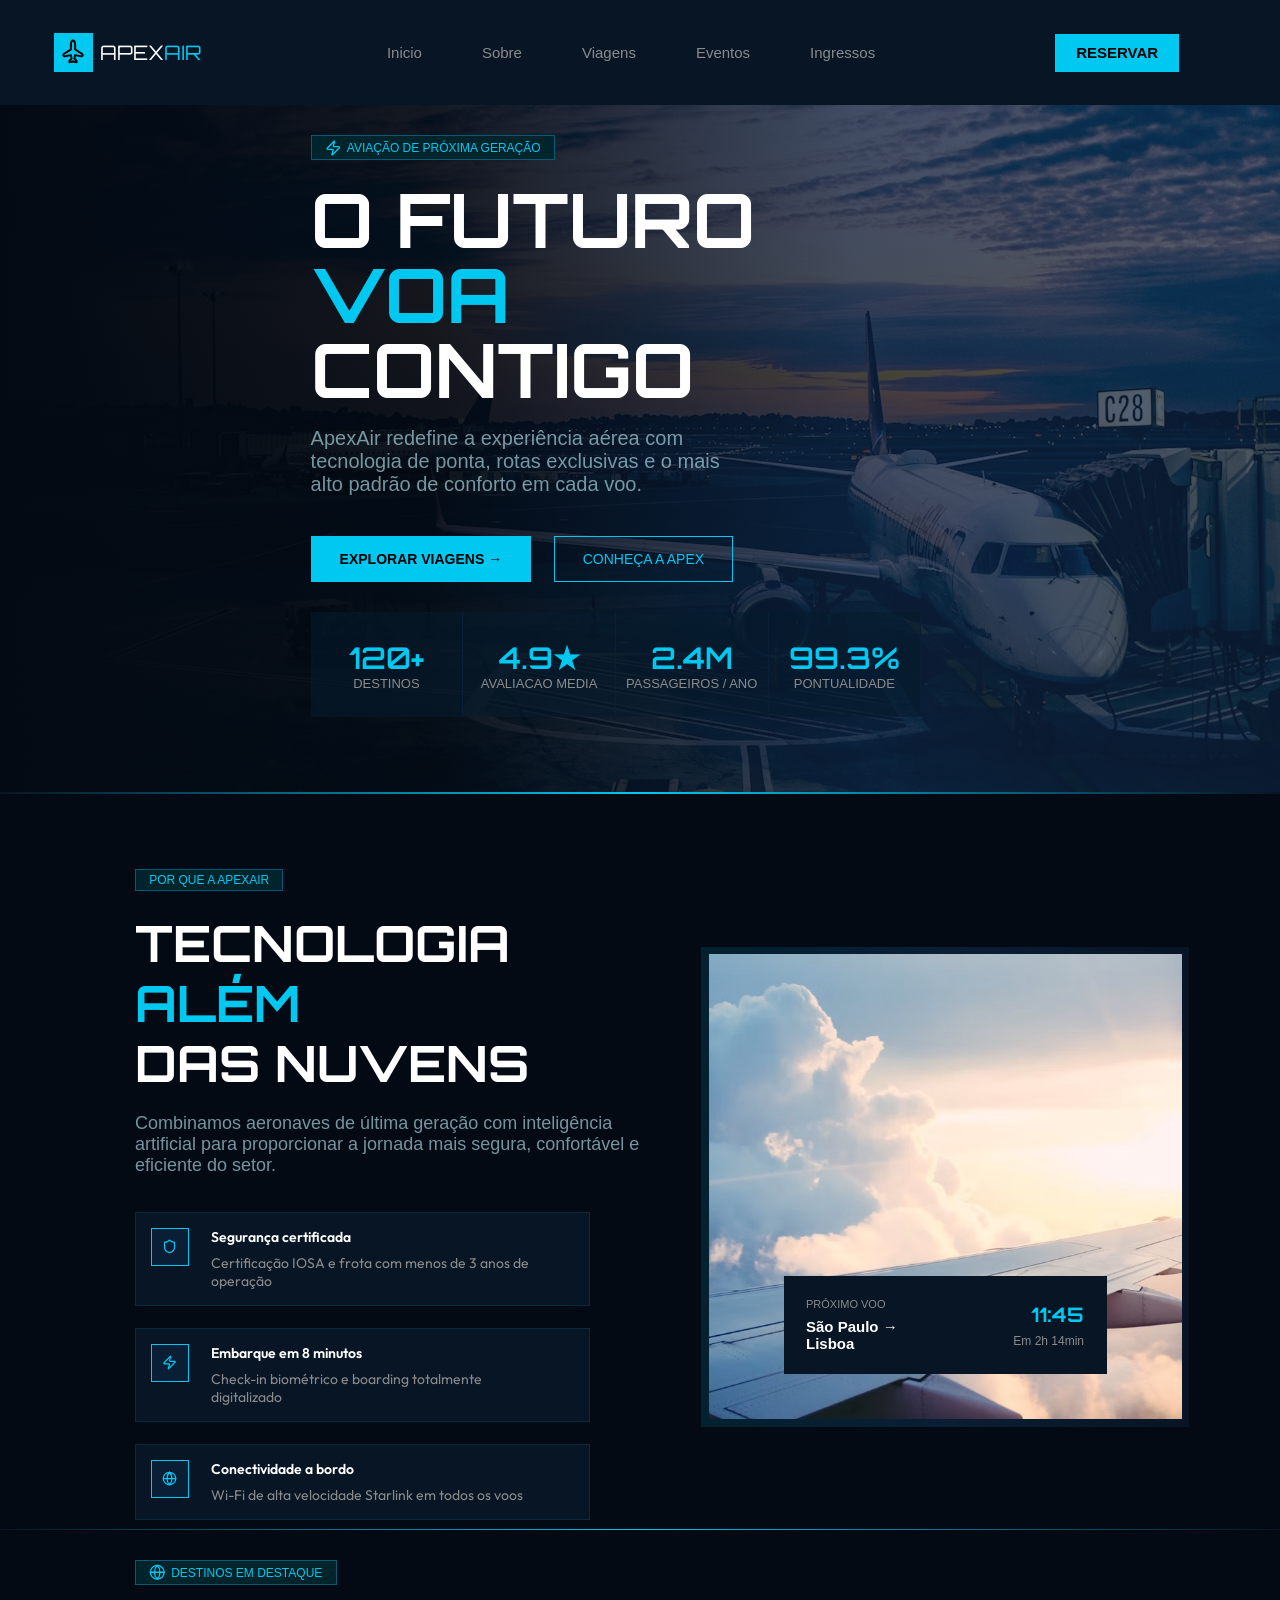
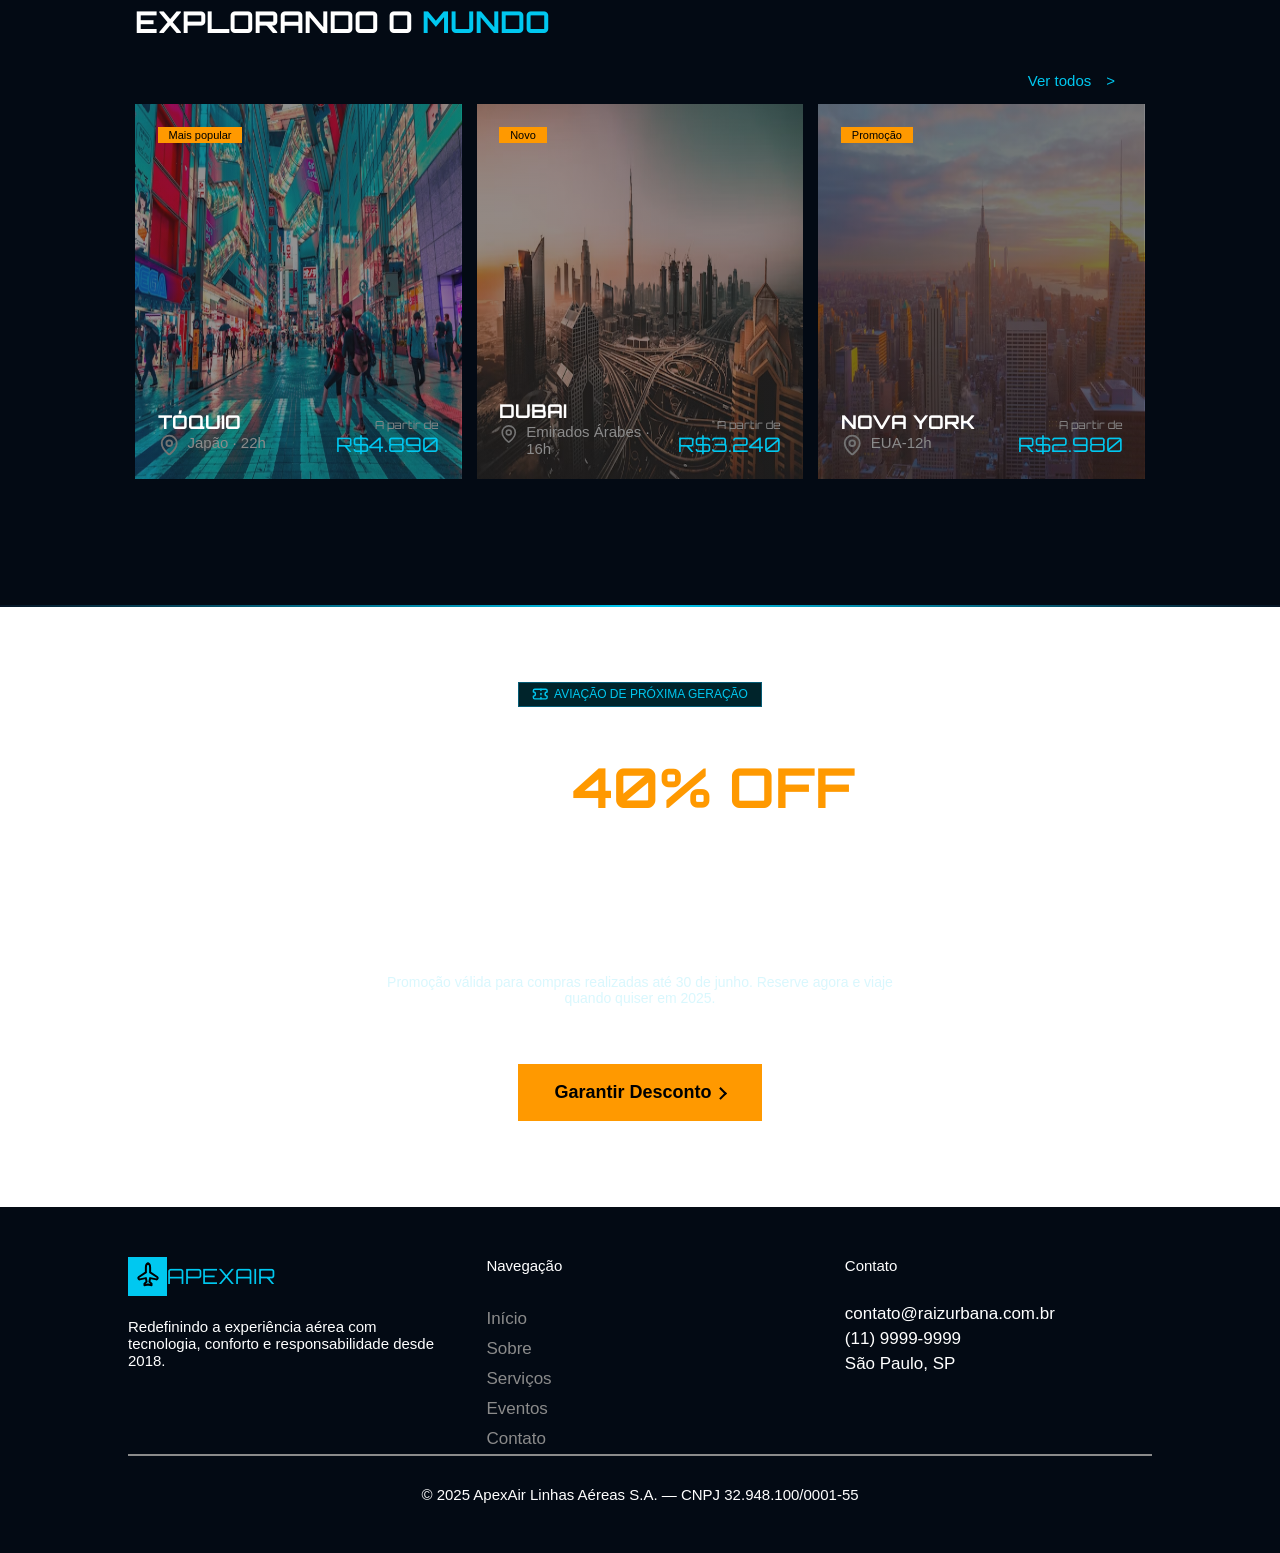
==== commit 22ceabed: "Update print statement from 'Hello' to 'Goodbye'" ====
--- a/index.html
+++ b/index.html
@@ -15,7 +15,7 @@
     <link
         href="https://fonts.googleapis.com/css2?family=DM+Mono:ital,wght@0,300;0,400;0,500;1,300;1,400;1,500&display=swap"
         rel="stylesheet">
-    <link rel="stylesheet" href="css/cabecalho.css">
+    <link rel="stylesheet" href="CSS/cabecalho.css">
     <link rel="stylesheet" href="CSS/css-geral.css">
     <link rel="stylesheet" href="CSS/style.css">
     <link rel="stylesheet" href="CSS/footer.css">
--- a/CSS/cabecalho.css
+++ b/CSS/cabecalho.css
@@ -0,0 +1,194 @@
+.cabecalho {
+    width: 100%;
+    height: 7em;
+    min-width: 100%;
+    max-width: 100%;
+    display: flex;
+    background-color: var(--color-cards);
+    color: var(--color-branca);
+
+    position: fixed;
+    z-index: 9999;
+}
+
+.logo {
+    width: 20%;
+    height: 100%;
+    max-width: 25%;
+
+
+}
+
+.logo a {
+    width: 100%;
+    height: 100%;
+
+    display: flex;
+    justify-content: center;
+    align-items: center;
+    gap: .5em;
+
+    cursor: auto;
+}
+
+.caixa-icone {
+    width: fit-content;
+    height: fit-content;
+    background-color: var(--color-primary);
+
+    display: flex;
+    justify-content: center;
+    align-items: center;
+
+    padding: .5em;
+}
+
+.caixa-icone svg {
+    transform: rotate(-45deg);
+    min-width: 1.6em;
+    min-height: 1.6em;
+
+    margin: auto;
+}
+
+.logo a p {
+    color: var(--color-branca);
+    font-family: Orbitron;
+    font-size: 2rem;
+}
+
+.logo a>p>span {
+    color: var(--color-primary);
+}
+
+.nav-bar {
+    height: 100%;
+    width: 80%;
+    display: flex;
+    justify-content: center;
+    align-items: center;
+
+    padding: 0 3em 0;
+}
+
+#menu-toggle,
+.icone-hamburguer {
+    display: none;
+}
+
+.menu {
+    width: 100%;
+    height: 100%;
+    list-style-type: none;
+
+    display: flex;
+    justify-content: center;
+    align-items: center;
+    transition: .555s ease-out;
+}
+
+.menu a {
+    color: var(--color-cinza);
+    padding: 1em 2em;
+    transition: .555s;
+}
+
+.menu a:hover {
+    color: var(--color-branca);
+}
+
+#botao-reservar {
+    text-transform: uppercase;
+    font-weight: 700;
+    background-color: var(--color-primary);
+    transition: .333s ease-in-out;
+    padding: .7em 1.4em;
+    color: var(--color-preta);
+    margin-left: 10em;
+}
+
+#botao-reservar:hover {
+    color: var(--color-preta);
+    background-color: var(--color-branca);
+}
+
+/* 
+=============
+Media Queries
+=============
+ */
+
+
+@media(max-width: 1080px) {
+    #botao-reservar {
+        transition: .444s ease-in;
+        margin-left: 5em;
+    }
+}
+
+@media(max-width: 992px) {
+    #botao-reservar {
+        margin-left: 1em;
+    }
+
+    .menu a {
+        color: var(--color-cinza);
+        padding: .5em 1em;
+        transition: .555s;
+    }
+}
+
+
+@media (max-width: 768px) {
+
+    .logo {
+        width: 30%;
+        padding: 1.5em;
+    }
+
+    .nav-bar {
+        width: 70%;
+        padding: 0;
+        justify-content: end;
+        align-items: center;
+    }
+
+    .menu,
+    a#botao-reservar {
+        display: none;
+    }
+
+    label.icone-hamburguer {
+        display: flex;
+        font-size: 3rem;
+        color: var(--color-branca);
+    }
+
+    #menu-toggle:checked+.menu {
+        display: flex;
+        flex-direction: column;
+        width: 100%;
+        height: fit-content;
+        min-height: 10em;
+        position: absolute;
+        top: 100%;
+        right: 0%;
+        background-color: var(--color-primary);
+        transition: .555s ease;
+        justify-content: center;
+    }
+
+    .menu li {
+        width: 100%;
+        text-align: center;
+    }
+
+    .menu a {
+        display: block;
+        text-align: center;
+        width: 100%;
+        color: var(--color-preta);
+        font-size: 1.9rem;
+        padding: .5em;
+    }
+}
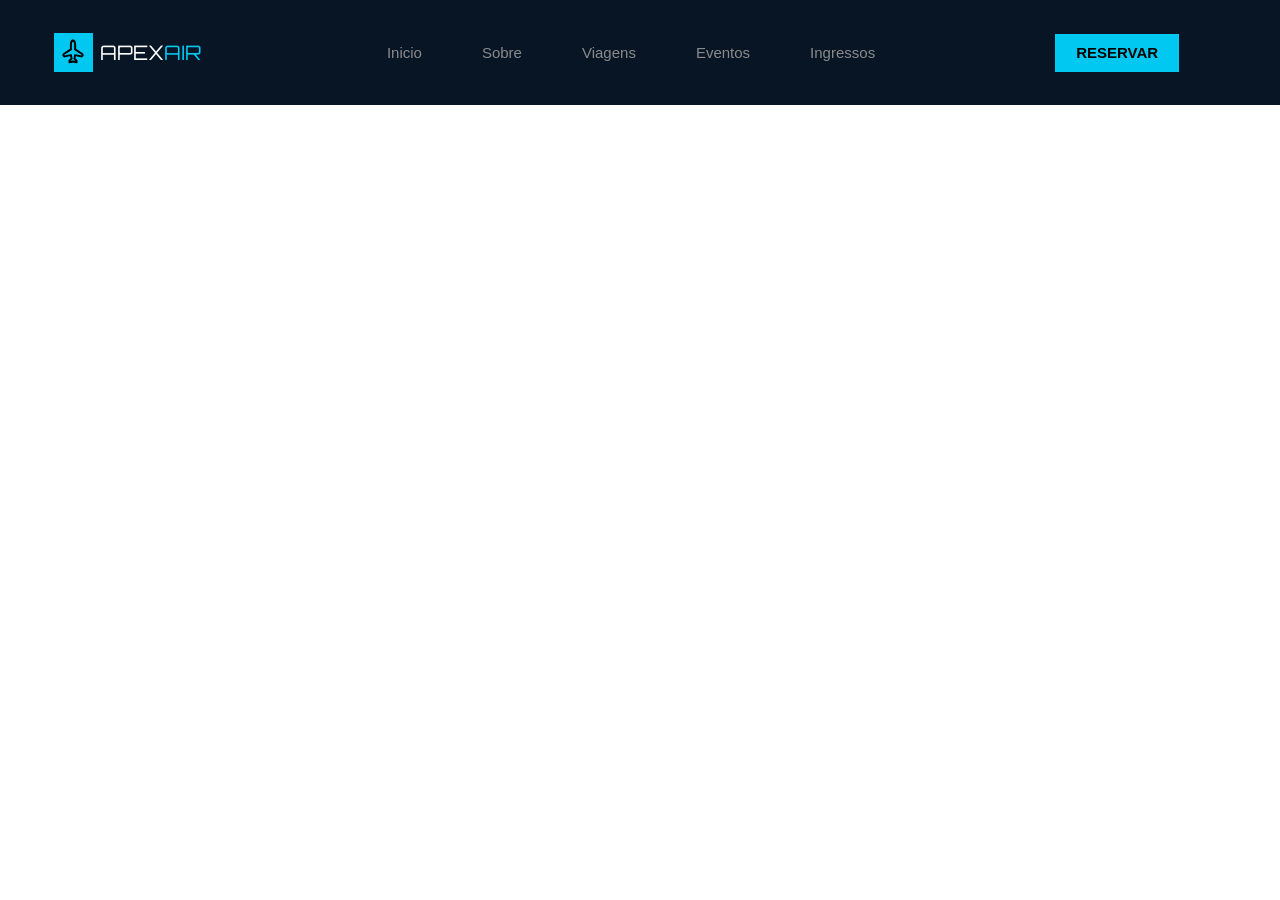
==== commit 1f3754b9: "Update index.html" ====
--- a/index.html
+++ b/index.html
@@ -15,365 +15,18 @@
     <link
         href="https://fonts.googleapis.com/css2?family=DM+Mono:ital,wght@0,300;0,400;0,500;1,300;1,400;1,500&display=swap"
         rel="stylesheet">
-    <link rel="stylesheet" href="CSS/cabecalho.css">
-    <link rel="stylesheet" href="CSS/css-geral.css">
-    <link rel="stylesheet" href="CSS/style.css">
-    <link rel="stylesheet" href="CSS/footer.css">
-    <title>Document</title>
+    <link rel="stylesheet" href="../CSS/cabecalho.css">
+    <link rel="stylesheet" href="../CSS/css-geral.css">
+    <link rel="stylesheet" href="../CSS/sobre.css">
+    <link rel="stylesheet" href="../CSS/footer.css">
+    <title>Sobre</title>
 </head>
 
 <body>
-    <header class="cabecalho">
-        <div class="logo">
-            <a href="/" class="link-logo">
-                <span class="caixa-icone">
-                    <svg xmlns="http://www.w3.org/2000/svg" width="15" height="15" viewBox="0 0 24 24" fill="none"
-                        stroke="currentColor" stroke-width="2" stroke-linecap="round" stroke-linejoin="round"
-                        class="lucide lucide-plane w-4 h-4 text-[#030a14] -rotate-45"
-                        data-fg-d3bl7="0.8:1.44306:/src/app/App.tsx:59:13:1560:55:e:Plane::::::EEKI"
-                        data-fgid-d3bl7=":r6:">
-                        <path
-                            d="M17.8 19.2 16 11l3.5-3.5C21 6 21.5 4 21 3c-1-.5-3 0-4.5 1.5L13 8 4.8 6.2c-.5-.1-.9.1-1.1.5l-.3.5c-.2.5-.1 1 .3 1.3L9 12l-2 3H4l-1 1 3 2 2 3 1-1v-3l3-2 3.5 5.3c.3.4.8.5 1.3.3l.5-.2c.4-.3.6-.7.5-1.2z">
-                        </path>
-                    </svg>
-                </span>
-                <p>
-                    APEX<span>AIR</span>
-                </p>
-            </a>
-        </div>
-        <nav class="nav-bar">
-            <label for="menu-toggle" class="icone-hamburguer">
-                &#9776;
-            </label>
-            <input type="checkbox" id="menu-toggle" name="menu-toggle">
-            <ul class="menu">
-                <li><a href="/">Inicio</a></li>
-                <li><a href="./paginas/sobre.html">Sobre</a></li>
-                <li><a href="">Viagens</a></li>
-                <li><a href="">Eventos</a></li>
-                <li><a href="">Ingressos</a></li>
+    <header id="container-menu" class="cabecalho"></header>
 
-                <a href="#" id="botao-reservar">reservar</a>
-            </ul>
-        </nav>
-    </header>
-    <section class="sessao-inicio">
-        <div class="container">
-            <div class="conteudo-inicio">
-                <div class="faixa-mensagem">
-                    <span class="icone"><svg xmlns="http://www.w3.org/2000/svg" width="24" height="24"
-                            viewBox="0 0 24 24" fill="none" stroke="#00c8f0" stroke-width="2" stroke-linecap="round"
-                            stroke-linejoin="round" class="lucide lucide-zap w-4 h-4 text-[#00c8f0]"
-                            data-fg-d3bl89="0.8:1.44306:/src/app/App.tsx:232:21:9266:45:e:f.icon"
-                            data-fgid-d3bl89=":r2d:">
-                            <path
-                                d="M4 14a1 1 0 0 1-.78-1.63l9.9-10.2a.5.5 0 0 1 .86.46l-1.92 6.02A1 1 0 0 0 13 10h7a1 1 0 0 1 .78 1.63l-9.9 10.2a.5.5 0 0 1-.86-.46l1.92-6.02A1 1 0 0 0 11 14z">
-                            </path>
-                        </svg></span>
-                    <p>Aviação de próxima geração</p>
-                </div>
-                <h1 class="title-sessao">
-                    O FUTURO <br>
-                    <span class="color-blue">VOA</span> <br>
-                    CONTIGO
-                </h1>
-                <p class="subtitle-sessao">
-                    ApexAir redefine a experiência aérea com tecnologia de ponta, rotas
-                    exclusivas e o mais alto padrão de conforto em cada voo.
-                </p>
-                <div class="faixa-botoes">
-                    <a href="" class="explorar-viagens botao-r"><b>Explorar viagens &#8594;</b></a>
-                    <a href="" class="botao-r conhecer-apex">Conheça a Apex</a>
-                </div>
-                <article class="box-estatisticas">
-                    <div class="container">
-                        <div class="estatistica-itens">
-                            <div class="bloco-estisticas">
-                                <div class="estatisticas destinos">
-                                    <p class="name-estatistic">120+</p>
-                                    <p>Destinos</p>
-                                </div>
-                                <div class="estatisticas">
-                                    <p class="name-estatistic avaliacao">4.9<span class="estrela">&#9733;</span></p>
-                                    <p>Avaliacao media</p>
-                                </div>
-                            </div>
-                            <div class="bloco-estisticas">
-                                <div class="estatisticas passageiros">
-                                    <p class="name-estatistic">2.4M</p>
-                                    <p>Passageiros / ano</p>
-                                </div>
-                                <div class="estatisticas pontualidade">
-                                    <p class="name-estatistic">99.3%</p>
-                                    <p>Pontualidade</p>
-                                </div>
-                            </div>
-                        </div>
-                    </div>
-                </article>
-            </div>
-        </div>
-    </section>
-    <div class="linha-sessao"></div>
-    <main class="conteudo-principal">
-        <section class="sessao-sobre">
-            <div class="container">
-                <section class="conteudo-sobre">
-                    <div class="faixa-mensagem">
-                        <p>Por que a ApexAir
-                        </p>
-                    </div>
-                    <h2 class="title-sessao">TECNOLOGIA
-                        <br>
-                        <span class="color-blue">ALÉM</span>
-                        <br>
-                        DAS NUVENS
-                    </h2>
-                    <p class="subtitle-sessao">Combinamos aeronaves de última geração com inteligência artificial para
-                        proporcionar a jornada mais segura, confortável e eficiente do setor.</p>
-                    <article class="caixa-cards-sobre">
-                        <div class="card-1 card-sobre">
-                            <span class="icone-card"><svg xmlns="http://www.w3.org/2000/svg" width="" height=""
-                                    viewBox="0 0 24 24" fill="none" stroke="currentColor" stroke-width="2"
-                                    stroke-linecap="round" stroke-linejoin="round"
-                                    class="lucide lucide-shield w-4 h-4 text-[#00c8f0]">
-                                    <path
-                                        d="M20 13c0 5-3.5 7.5-7.66 8.95a1 1 0 0 1-.67-.01C7.5 20.5 4 18 4 13V6a1 1 0 0 1 1-1c2 0 4.5-1.2 6.24-2.72a1.17 1.17 0 0 1 1.52 0C14.51 3.81 17 5 19 5a1 1 0 0 1 1 1z">
-                                    </path>
-                                </svg></span>
-                            <div class="content-card">
-                                <p class="tema-card"><b>Segurança certificada</b></p>
-                                <p>Certificação IOSA e frota com menos de 3 anos de operação</p>
-                            </div>
-                        </div>
-                        <div class="card-2 card-sobre">
-                            <span class="icone-card"><svg xmlns="http://www.w3.org/2000/svg" width="" height=""
-                                    viewBox="0 0 24 24" fill="none" stroke="currentColor" stroke-width="2"
-                                    stroke-linecap="round" stroke-linejoin="round"
-                                    class="lucide lucide-zap w-4 h-4 text-[#00c8f0]">
-                                    <path
-                                        d="M4 14a1 1 0 0 1-.78-1.63l9.9-10.2a.5.5 0 0 1 .86.46l-1.92 6.02A1 1 0 0 0 13 10h7a1 1 0 0 1 .78 1.63l-9.9 10.2a.5.5 0 0 1-.86-.46l1.92-6.02A1 1 0 0 0 11 14z">
-                                    </path>
-                                </svg></span>
-                            <div class="content-card">
-                                <p class="tema-card"><b>Embarque em 8 minutos</b></p>
-                                <p>Check-in biométrico e boarding totalmente digitalizado</p>
-                            </div>
-                        </div>
-                        <div class="card-3 card-sobre">
-                            <span class="icone-card"><svg xmlns="http://www.w3.org/2000/svg" width="" height=""
-                                    viewBox="0 0 24 24" fill="none" stroke="currentColor" stroke-width="2"
-                                    stroke-linecap="round" stroke-linejoin="round"
-                                    class="lucide lucide-globe w-4 h-4 text-[#00c8f0]">
-                                    <circle cx="12" cy="12" r="10"></circle>
-                                    <path d="M12 2a14.5 14.5 0 0 0 0 20 14.5 14.5 0 0 0 0-20"></path>
-                                    <path d="M2 12h20"></path>
-                                </svg></span>
-                            <div class="content-card">
-                                <p class="tema-card"><b>Conectividade a bordo</b></p>
-                                <p>Wi-Fi de alta velocidade Starlink em todos os voos</p>
-                            </div>
-                        </div>
-                    </article>
-                </section>
-                <section class="img-sobre">
-                    <div class="container">
-                        <article class="conteudo-subsessao-img">
-                            <div class="img-flutuante">
-                                <div class="bloco-descricao-voo">
-                                    <div class="bloco-description">
-                                        <span>Próximo voo</span>
-                                        <p><b>São Paulo → Lisboa</b></p>
-                                    </div>
-                                    <div class="bloco-description">
-                                        <span class="horario">11:45</span>
-                                        <p class="tempo-viagem">Em 2h 14min</p>
-                                    </div>
-                                </div>
-                        </article>
-                    </div>
-                </section>
-            </div>
-        </section>
-        <div class="linha-sessao"></div>
-        <section class="sessao-eventos">
-            <div class="container">
-                <article class="conteudo-sessao">
-                    <div class="faixa-mensagem">
-                        <span class="icone"><svg xmlns="http://www.w3.org/2000/svg" width="" height=""
-                                viewBox="0 0 24 24" fill="none" stroke="currentColor" stroke-width="2"
-                                stroke-linecap="round" stroke-linejoin="round"
-                                class="lucide lucide-globe w-4 h-4 text-[#00c8f0]">
-                                <circle cx="12" cy="12" r="10"></circle>
-                                <path d="M12 2a14.5 14.5 0 0 0 0 20 14.5 14.5 0 0 0 0-20"></path>
-                                <path d="M2 12h20"></path>
-                            </svg></span>
-                        <p>Destinos em destaque</p>
-                    </div>
-                    <h2 class="title-sessao">explorando o <span class="color-blue">mundo</span>
-                    </h2>
-                    <a href="" class="ver-mais">
-                        <p>Ver todos</p> <span>></span>
-                    </a>
-                    <article class="container-cards">
-                        <div class="card-evento card-1">
-                            <div class="mensagem-card">
-                                <p>Mais popular</p>
-                            </div>
-                            <div class="content-card-evento">
-                                <div class="informacoes-card">
-                                    <p class="destino-viagem"><b>tóquio</b></p>
-                                    <p class="pais"><span class="icone"><svg xmlns="http://www.w3.org/2000/svg"
-                                                width="24" height="24" viewBox="0 0 24 24" fill="none" stroke="#737373"
-                                                stroke-width="2" stroke-linecap="round" stroke-linejoin="round"
-                                                class="lucide lucide-map-pin-icon lucide-map-pin">
-                                                <path
-                                                    d="M20 10c0 4.993-5.539 10.193-7.399 11.799a1 1 0 0 1-1.202 0C9.539 20.193 4 14.993 4 10a8 8 0 0 1 16 0" />
-                                                <circle cx="12" cy="10" r="3" />
-                                            </svg></span>
-                                        Japão · 22h</p>
-                                </div>
-                                <div class="informacoes-card">
-                                    <p class="preco-viagem">A partir de <br>
-                                        <span class="preco-valor">R$4.890</span>
-                                    </p>
-                                </div>
-                            </div>
-                        </div>
-                        <div class="card-evento card-2">
-                            <div class="mensagem-card">
-                                <p>Novo</p>
-                            </div>
-                            <div class="content-card-evento">
-                                <div class="informacoes-card">
-                                    <p class="destino-viagem"><b>Dubai</b></p>
-                                    <p class="pais"><span class="icone"><svg xmlns="http://www.w3.org/2000/svg"
-                                                width="24" height="24" viewBox="0 0 24 24" fill="none" stroke="#737373"
-                                                stroke-width="2" stroke-linecap="round" stroke-linejoin="round"
-                                                class="lucide lucide-map-pin-icon lucide-map-pin">
-                                                <path
-                                                    d="M20 10c0 4.993-5.539 10.193-7.399 11.799a1 1 0 0 1-1.202 0C9.539 20.193 4 14.993 4 10a8 8 0 0 1 16 0" />
-                                                <circle cx="12" cy="10" r="3" />
-                                            </svg>
-                                        </span>
-                                        Emirados Árabes · 16h
-                                    </p>
-                                </div>
-                                <div class="informacoes-card">
-                                    <p class="preco-viagem">A partir de <br>
-                                        <span class="preco-valor">R$3.240</span>
-                                    </p>
-                                </div>
-                            </div>
-                        </div>
-                        <div class="card-evento card-3">
-                            <div class="mensagem-card">
-                                <p>Promoção</p>
-                            </div>
-                            <div class="content-card-evento">
-                                <div class="informacoes-card">
-                                    <p class="destino-viagem"><b>Nova York</b></p>
-                                    <p class="pais"><span class="icone"><svg xmlns="http://www.w3.org/2000/svg"
-                                                width="24" height="24" viewBox="0 0 24 24" fill="none" stroke="#737373"
-                                                stroke-width="2" stroke-linecap="round" stroke-linejoin="round"
-                                                class="lucide lucide-map-pin-icon lucide-map-pin">
-                                                <path
-                                                    d="M20 10c0 4.993-5.539 10.193-7.399 11.799a1 1 0 0 1-1.202 0C9.539 20.193 4 14.993 4 10a8 8 0 0 1 16 0" />
-                                                <circle cx="12" cy="10" r="3" />
-                                            </svg></span>
-                                        EUA-12h</p>
-                                </div>
-                                <div class="informacoes-card">
-                                    <p class="preco-viagem">A partir de <br>
-                                        <span class="preco-valor">R$2.980</span>
-                                    </p>
-                                </div>
-                            </div>
-                        </div>
-                    </article>
-                </article>
-            </div>
-        </section>
-        <div class="linha-sessao"></div>
-        <section class="sessao-promo">
-            <div class="container">
-                <div class="faixa-mensagem">
-                    <span class="icone"><svg xmlns="http://www.w3.org/2000/svg" width="24" height="24"
-                            viewBox="0 0 24 24" fill="none" stroke="currentColor" stroke-width="2"
-                            stroke-linecap="round" stroke-linejoin="round" class="lucide lucide-ticket w-3 h-3">
-                            <path
-                                d="M2 9a3 3 0 0 1 0 6v2a2 2 0 0 0 2 2h16a2 2 0 0 0 2-2v-2a3 3 0 0 1 0-6V7a2 2 0 0 0-2-2H4a2 2 0 0 0-2 2Z">
-                            </path>
-                            <path d="M13 5v2"></path>
-                            <path d="M13 17v2"></path>
-                            <path d="M13 11v2"></path>
-                        </svg></span>
-                    <p>Aviação de próxima geração</p>
-                </div>
-                <h2 class="title-sessao">
-                    ATÉ <span class="color-yellow">40% OFF</span> <br>
-                    EM VOOS <br> INTERNACIONAIS
-                </h2>
-                <p class="subtitle-sessao">
-                    Promoção válida para compras realizadas até 30 de junho. Reserve agora e
-                    viaje quando quiser em 2025.
-                </p>
-                <a href="#" class="btn-desconto"><strong>Garantir Desconto <span
-                            class="seta-esquerda"></span></strong></a>
-            </div>
-        </section>
-    </main>
-    <footer class="footer-site">
-        <div class="container-footer">
-            <div class="column-footer">
-                <div class="logo-footer d-flex">
-                    <a href="/" class="link-logo logo">
-                        <span class="caixa-icone">
-                            <svg xmlns="http://www.w3.org/2000/svg" width="15" height="15" viewBox="0 0 24 24"
-                                fill="none" stroke="currentColor" stroke-width="2" stroke-linecap="round"
-                                stroke-linejoin="round" class="lucide lucide-plane w-4 h-4 text-[#030a14] -rotate-45"
-                                data-fg-d3bl7="0.8:1.44306:/src/app/App.tsx:59:13:1560:55:e:Plane::::::EEKI"
-                                data-fgid-d3bl7=":r6:">
-                                <path
-                                    d="M17.8 19.2 16 11l3.5-3.5C21 6 21.5 4 21 3c-1-.5-3 0-4.5 1.5L13 8 4.8 6.2c-.5-.1-.9.1-1.1.5l-.3.5c-.2.5-.1 1 .3 1.3L9 12l-2 3H4l-1 1 3 2 2 3 1-1v-3l3-2 3.5 5.3c.3.4.8.5 1.3.3l.5-.2c.4-.3.6-.7.5-1.2z">
-                                </path>
-                            </svg>
-                        </span>
-                        <p>
-                            APEX<span>AIR</span>
-                        </p>
-                    </a>
-                </div>
-                <p class="subtitle-logo">
-                    Redefinindo a experiência aérea com tecnologia, conforto e responsabilidade desde 2018.
-                </p>
-            </div>
-            <div class="column-footer">
-                <div class="navegacao">
-                    <h3>Navegação</h3>
-                    <ul class="paginas-links">
-                        <li><a href="#">Início</a></li>
-                        <li><a href="#">Sobre</a></li>
-                        <li><a href="#">Serviços</a></li>
-                        <li><a href="#">Eventos</a></li>
-                        <li><a href="#">Contato</a></li>
-                    </ul>
-                </div>
-            </div>
-            <div class="column-footer">
-                <div class="contato">
-                    <h3>Contato</h3>
-                    <p>contato@raizurbana.com.br</p>
-                    <p>(11) 9999-9999</p>
-                    <p>São Paulo, SP</p>
-                </div>
-            </div>
-        </div>
-        <p class="footer-copyright">© 2025 ApexAir Linhas Aéreas S.A. — CNPJ 32.948.100/0001-55</p>
-    </footer>
-
-    <script src="./js/interacao.js"></script>
+    <script src="../js/interacao.js"></script>
+    
 </body>
 
 </html>
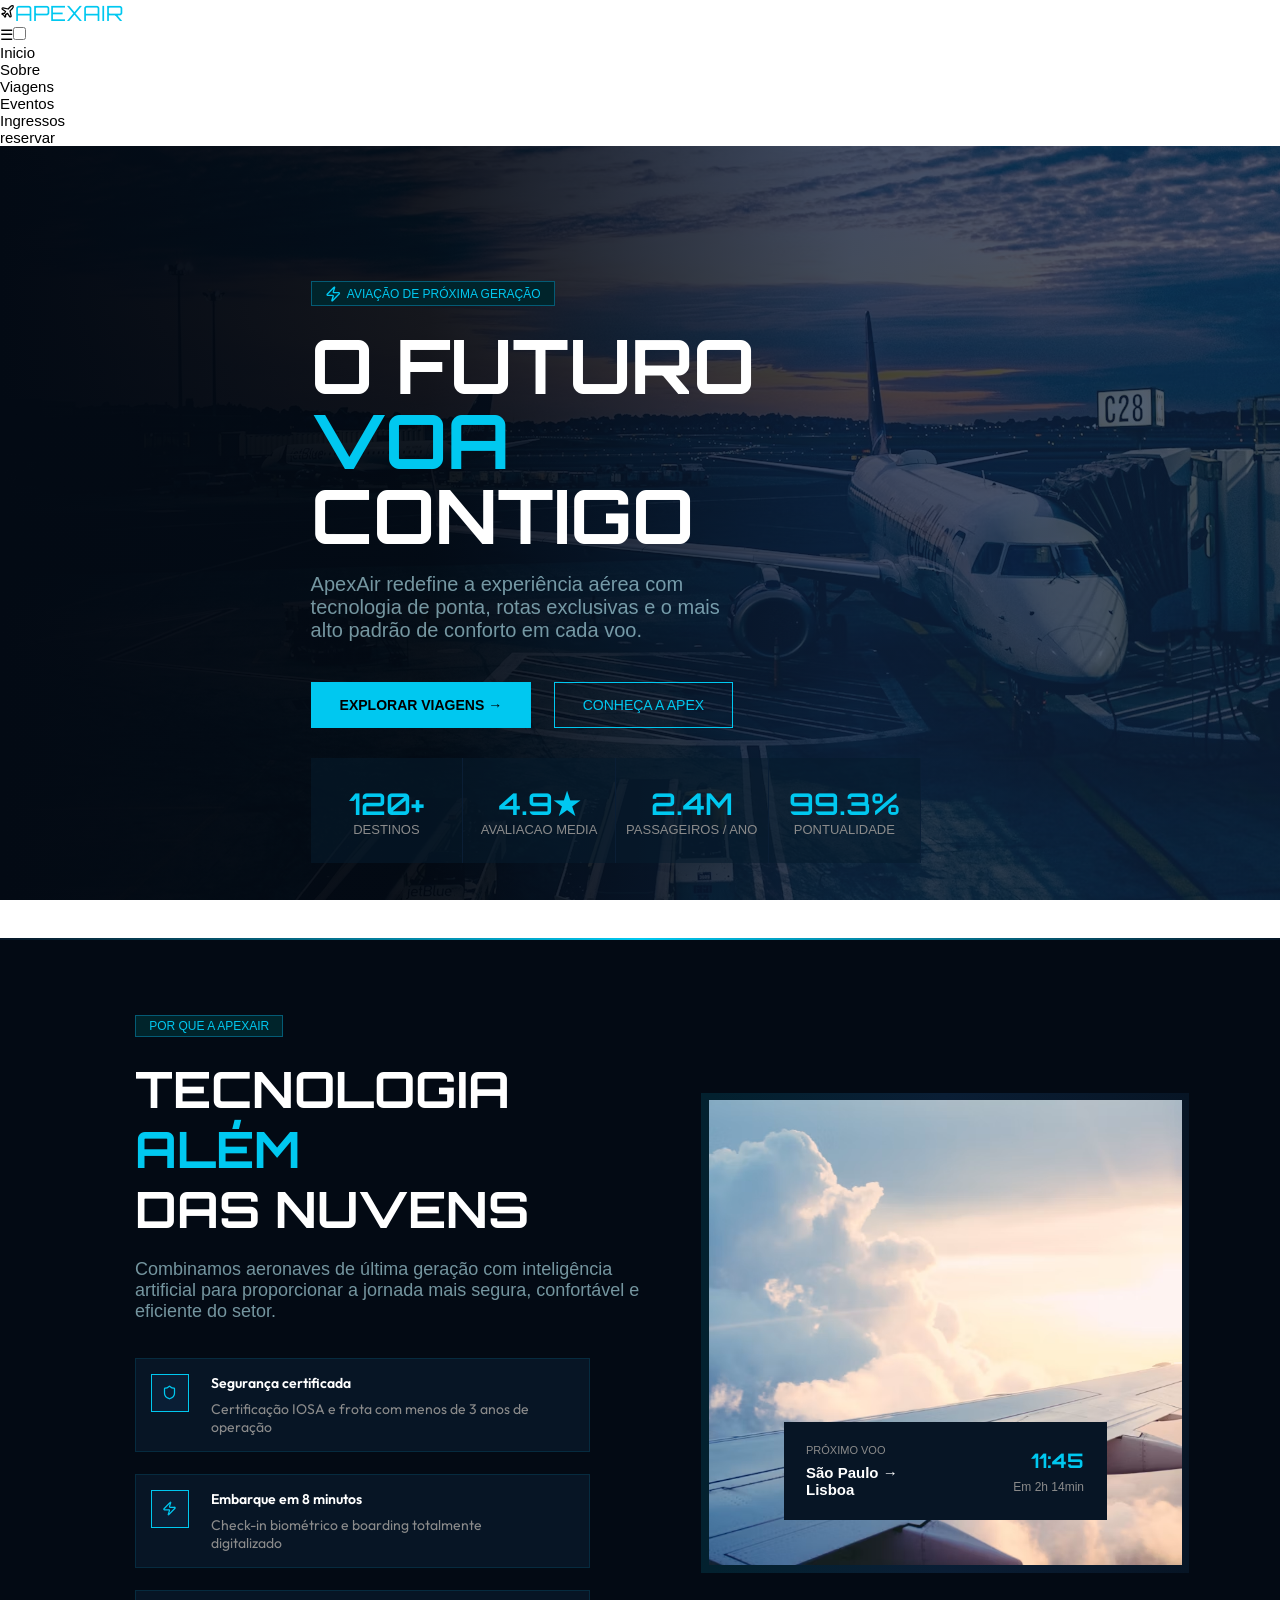
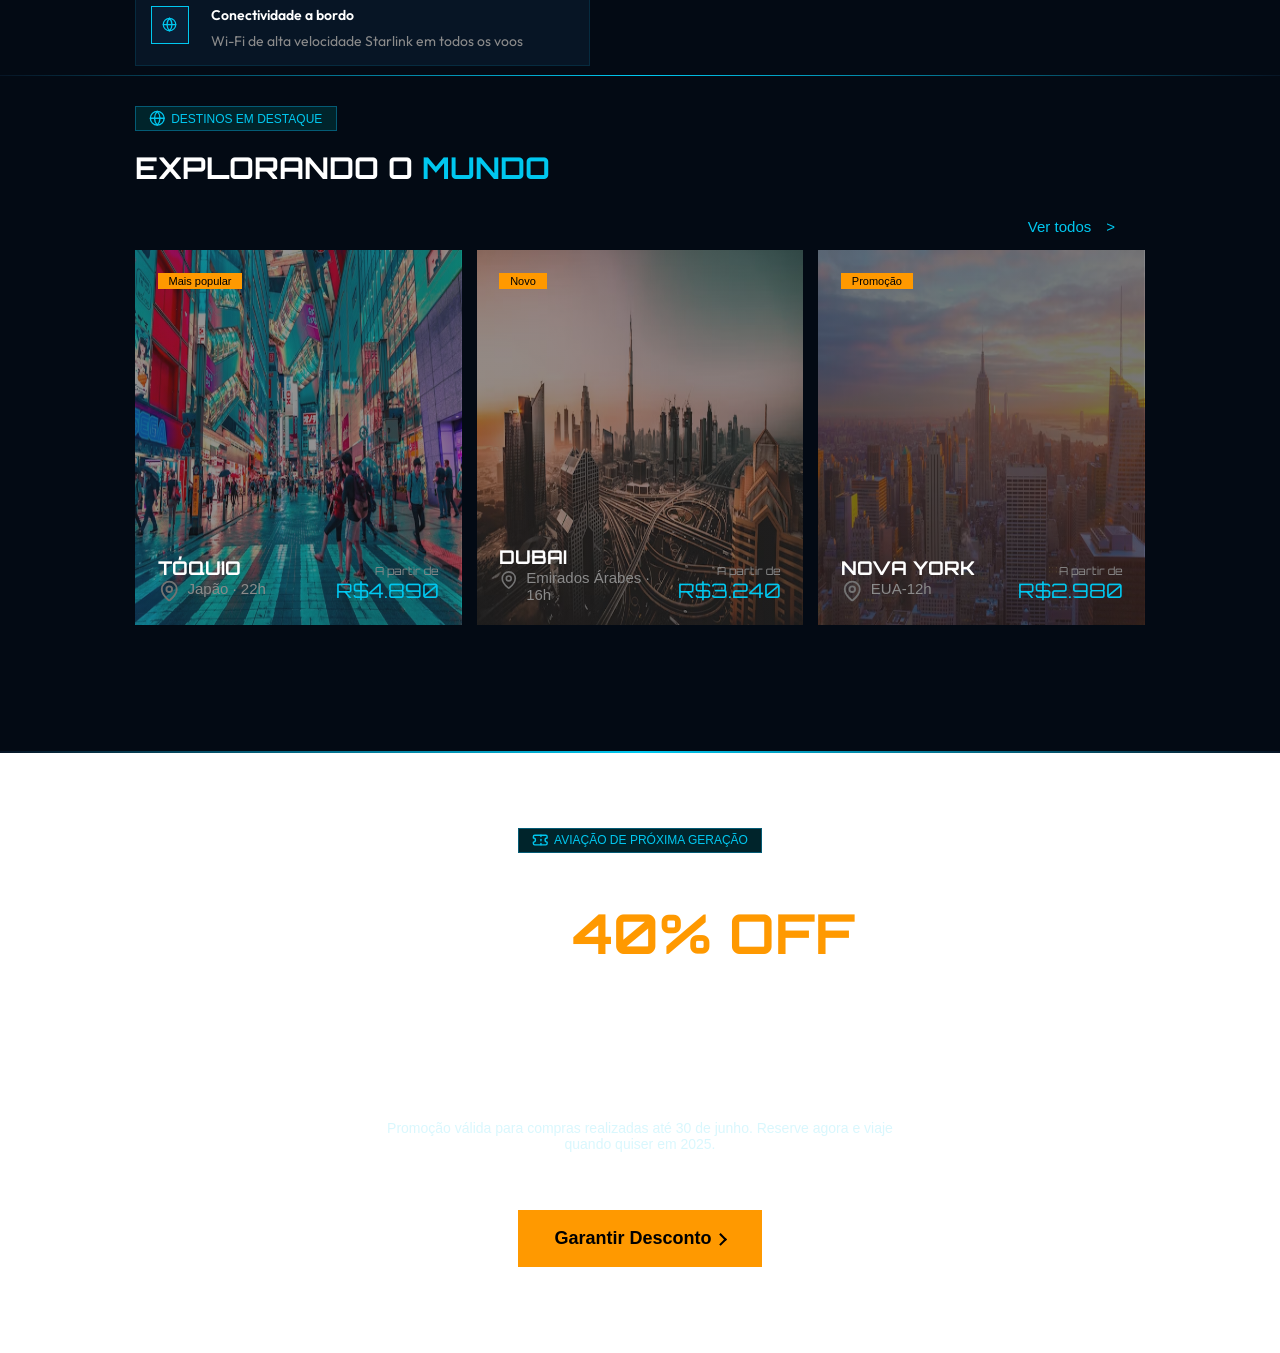
==== commit 14ec71d3: "Update index.html" ====
--- a/index.html
+++ b/index.html
@@ -15,18 +15,332 @@
     <link
         href="https://fonts.googleapis.com/css2?family=DM+Mono:ital,wght@0,300;0,400;0,500;1,300;1,400;1,500&display=swap"
         rel="stylesheet">
-    <link rel="stylesheet" href="../CSS/cabecalho.css">
-    <link rel="stylesheet" href="../CSS/css-geral.css">
-    <link rel="stylesheet" href="../CSS/sobre.css">
-    <link rel="stylesheet" href="../CSS/footer.css">
-    <title>Sobre</title>
+    <link rel="stylesheet" href="css/cabecalho.css">
+    <link rel="stylesheet" href="CSS/css-geral.css">
+    <link rel="stylesheet" href="CSS/style.css">
+    <link rel="stylesheet" href="CSS/footer.css">
+    <title>Inicio</title>
 </head>
 
 <body>
-    <header id="container-menu" class="cabecalho"></header>
+    <header class="cabecalho" id="container-menu"></header>
+    <section class="sessao-inicio">
+        <div class="container">
+            <div class="conteudo-inicio">
+                <div class="faixa-mensagem">
+                    <span class="icone"><svg xmlns="http://www.w3.org/2000/svg" width="24" height="24"
+                            viewBox="0 0 24 24" fill="none" stroke="#00c8f0" stroke-width="2" stroke-linecap="round"
+                            stroke-linejoin="round" class="lucide lucide-zap w-4 h-4 text-[#00c8f0]"
+                            data-fg-d3bl89="0.8:1.44306:/src/app/App.tsx:232:21:9266:45:e:f.icon"
+                            data-fgid-d3bl89=":r2d:">
+                            <path
+                                d="M4 14a1 1 0 0 1-.78-1.63l9.9-10.2a.5.5 0 0 1 .86.46l-1.92 6.02A1 1 0 0 0 13 10h7a1 1 0 0 1 .78 1.63l-9.9 10.2a.5.5 0 0 1-.86-.46l1.92-6.02A1 1 0 0 0 11 14z">
+                            </path>
+                        </svg></span>
+                    <p>Aviação de próxima geração</p>
+                </div>
+                <h1 class="title-sessao">
+                    O FUTURO <br>
+                    <span class="color-blue">VOA</span> <br>
+                    CONTIGO
+                </h1>
+                <p class="subtitle-sessao">
+                    ApexAir redefine a experiência aérea com tecnologia de ponta, rotas
+                    exclusivas e o mais alto padrão de conforto em cada voo.
+                </p>
+                <div class="faixa-botoes">
+                    <a href="" class="explorar-viagens botao-r"><b>Explorar viagens &#8594;</b></a>
+                    <a href="" class="botao-r conhecer-apex">Conheça a Apex</a>
+                </div>
+                <article class="box-estatisticas">
+                    <div class="container">
+                        <div class="estatistica-itens">
+                            <div class="bloco-estisticas">
+                                <div class="estatisticas destinos">
+                                    <p class="name-estatistic">120+</p>
+                                    <p>Destinos</p>
+                                </div>
+                                <div class="estatisticas">
+                                    <p class="name-estatistic avaliacao">4.9<span class="estrela">&#9733;</span></p>
+                                    <p>Avaliacao media</p>
+                                </div>
+                            </div>
+                            <div class="bloco-estisticas">
+                                <div class="estatisticas passageiros">
+                                    <p class="name-estatistic">2.4M</p>
+                                    <p>Passageiros / ano</p>
+                                </div>
+                                <div class="estatisticas pontualidade">
+                                    <p class="name-estatistic">99.3%</p>
+                                    <p>Pontualidade</p>
+                                </div>
+                            </div>
+                        </div>
+                    </div>
+                </article>
+            </div>
+        </div>
+    </section>
+    <div class="linha-sessao"></div>
+    <main class="conteudo-principal">
+        <section class="sessao-sobre">
+            <div class="container">
+                <section class="conteudo-sobre">
+                    <div class="faixa-mensagem">
+                        <p>Por que a ApexAir
+                        </p>
+                    </div>
+                    <h2 class="title-sessao">TECNOLOGIA
+                        <br>
+                        <span class="color-blue">ALÉM</span>
+                        <br>
+                        DAS NUVENS
+                    </h2>
+                    <p class="subtitle-sessao">Combinamos aeronaves de última geração com inteligência artificial para
+                        proporcionar a jornada mais segura, confortável e eficiente do setor.</p>
+                    <article class="caixa-cards-sobre">
+                        <div class="card-1 card-sobre">
+                            <span class="icone-card"><svg xmlns="http://www.w3.org/2000/svg" width="" height=""
+                                    viewBox="0 0 24 24" fill="none" stroke="currentColor" stroke-width="2"
+                                    stroke-linecap="round" stroke-linejoin="round"
+                                    class="lucide lucide-shield w-4 h-4 text-[#00c8f0]">
+                                    <path
+                                        d="M20 13c0 5-3.5 7.5-7.66 8.95a1 1 0 0 1-.67-.01C7.5 20.5 4 18 4 13V6a1 1 0 0 1 1-1c2 0 4.5-1.2 6.24-2.72a1.17 1.17 0 0 1 1.52 0C14.51 3.81 17 5 19 5a1 1 0 0 1 1 1z">
+                                    </path>
+                                </svg></span>
+                            <div class="content-card">
+                                <p class="tema-card"><b>Segurança certificada</b></p>
+                                <p>Certificação IOSA e frota com menos de 3 anos de operação</p>
+                            </div>
+                        </div>
+                        <div class="card-2 card-sobre">
+                            <span class="icone-card"><svg xmlns="http://www.w3.org/2000/svg" width="" height=""
+                                    viewBox="0 0 24 24" fill="none" stroke="currentColor" stroke-width="2"
+                                    stroke-linecap="round" stroke-linejoin="round"
+                                    class="lucide lucide-zap w-4 h-4 text-[#00c8f0]">
+                                    <path
+                                        d="M4 14a1 1 0 0 1-.78-1.63l9.9-10.2a.5.5 0 0 1 .86.46l-1.92 6.02A1 1 0 0 0 13 10h7a1 1 0 0 1 .78 1.63l-9.9 10.2a.5.5 0 0 1-.86-.46l1.92-6.02A1 1 0 0 0 11 14z">
+                                    </path>
+                                </svg></span>
+                            <div class="content-card">
+                                <p class="tema-card"><b>Embarque em 8 minutos</b></p>
+                                <p>Check-in biométrico e boarding totalmente digitalizado</p>
+                            </div>
+                        </div>
+                        <div class="card-3 card-sobre">
+                            <span class="icone-card"><svg xmlns="http://www.w3.org/2000/svg" width="" height=""
+                                    viewBox="0 0 24 24" fill="none" stroke="currentColor" stroke-width="2"
+                                    stroke-linecap="round" stroke-linejoin="round"
+                                    class="lucide lucide-globe w-4 h-4 text-[#00c8f0]">
+                                    <circle cx="12" cy="12" r="10"></circle>
+                                    <path d="M12 2a14.5 14.5 0 0 0 0 20 14.5 14.5 0 0 0 0-20"></path>
+                                    <path d="M2 12h20"></path>
+                                </svg></span>
+                            <div class="content-card">
+                                <p class="tema-card"><b>Conectividade a bordo</b></p>
+                                <p>Wi-Fi de alta velocidade Starlink em todos os voos</p>
+                            </div>
+                        </div>
+                    </article>
+                </section>
+                <section class="img-sobre">
+                    <div class="container">
+                        <article class="conteudo-subsessao-img">
+                            <div class="img-flutuante">
+                                <div class="bloco-descricao-voo">
+                                    <div class="bloco-description">
+                                        <span>Próximo voo</span>
+                                        <p><b>São Paulo → Lisboa</b></p>
+                                    </div>
+                                    <div class="bloco-description">
+                                        <span class="horario">11:45</span>
+                                        <p class="tempo-viagem">Em 2h 14min</p>
+                                    </div>
+                                </div>
+                        </article>
+                    </div>
+                </section>
+            </div>
+        </section>
+        <div class="linha-sessao"></div>
+        <section class="sessao-eventos">
+            <div class="container">
+                <article class="conteudo-sessao">
+                    <div class="faixa-mensagem">
+                        <span class="icone"><svg xmlns="http://www.w3.org/2000/svg" width="" height=""
+                                viewBox="0 0 24 24" fill="none" stroke="currentColor" stroke-width="2"
+                                stroke-linecap="round" stroke-linejoin="round"
+                                class="lucide lucide-globe w-4 h-4 text-[#00c8f0]">
+                                <circle cx="12" cy="12" r="10"></circle>
+                                <path d="M12 2a14.5 14.5 0 0 0 0 20 14.5 14.5 0 0 0 0-20"></path>
+                                <path d="M2 12h20"></path>
+                            </svg></span>
+                        <p>Destinos em destaque</p>
+                    </div>
+                    <h2 class="title-sessao">explorando o <span class="color-blue">mundo</span>
+                    </h2>
+                    <a href="" class="ver-mais">
+                        <p>Ver todos</p> <span>></span>
+                    </a>
+                    <article class="container-cards">
+                        <div class="card-evento card-1">
+                            <div class="mensagem-card">
+                                <p>Mais popular</p>
+                            </div>
+                            <div class="content-card-evento">
+                                <div class="informacoes-card">
+                                    <p class="destino-viagem"><b>tóquio</b></p>
+                                    <p class="pais"><span class="icone"><svg xmlns="http://www.w3.org/2000/svg"
+                                                width="24" height="24" viewBox="0 0 24 24" fill="none" stroke="#737373"
+                                                stroke-width="2" stroke-linecap="round" stroke-linejoin="round"
+                                                class="lucide lucide-map-pin-icon lucide-map-pin">
+                                                <path
+                                                    d="M20 10c0 4.993-5.539 10.193-7.399 11.799a1 1 0 0 1-1.202 0C9.539 20.193 4 14.993 4 10a8 8 0 0 1 16 0" />
+                                                <circle cx="12" cy="10" r="3" />
+                                            </svg></span>
+                                        Japão · 22h</p>
+                                </div>
+                                <div class="informacoes-card">
+                                    <p class="preco-viagem">A partir de <br>
+                                        <span class="preco-valor">R$4.890</span>
+                                    </p>
+                                </div>
+                            </div>
+                        </div>
+                        <div class="card-evento card-2">
+                            <div class="mensagem-card">
+                                <p>Novo</p>
+                            </div>
+                            <div class="content-card-evento">
+                                <div class="informacoes-card">
+                                    <p class="destino-viagem"><b>Dubai</b></p>
+                                    <p class="pais"><span class="icone"><svg xmlns="http://www.w3.org/2000/svg"
+                                                width="24" height="24" viewBox="0 0 24 24" fill="none" stroke="#737373"
+                                                stroke-width="2" stroke-linecap="round" stroke-linejoin="round"
+                                                class="lucide lucide-map-pin-icon lucide-map-pin">
+                                                <path
+                                                    d="M20 10c0 4.993-5.539 10.193-7.399 11.799a1 1 0 0 1-1.202 0C9.539 20.193 4 14.993 4 10a8 8 0 0 1 16 0" />
+                                                <circle cx="12" cy="10" r="3" />
+                                            </svg>
+                                        </span>
+                                        Emirados Árabes · 16h
+                                    </p>
+                                </div>
+                                <div class="informacoes-card">
+                                    <p class="preco-viagem">A partir de <br>
+                                        <span class="preco-valor">R$3.240</span>
+                                    </p>
+                                </div>
+                            </div>
+                        </div>
+                        <div class="card-evento card-3">
+                            <div class="mensagem-card">
+                                <p>Promoção</p>
+                            </div>
+                            <div class="content-card-evento">
+                                <div class="informacoes-card">
+                                    <p class="destino-viagem"><b>Nova York</b></p>
+                                    <p class="pais"><span class="icone"><svg xmlns="http://www.w3.org/2000/svg"
+                                                width="24" height="24" viewBox="0 0 24 24" fill="none" stroke="#737373"
+                                                stroke-width="2" stroke-linecap="round" stroke-linejoin="round"
+                                                class="lucide lucide-map-pin-icon lucide-map-pin">
+                                                <path
+                                                    d="M20 10c0 4.993-5.539 10.193-7.399 11.799a1 1 0 0 1-1.202 0C9.539 20.193 4 14.993 4 10a8 8 0 0 1 16 0" />
+                                                <circle cx="12" cy="10" r="3" />
+                                            </svg></span>
+                                        EUA-12h</p>
+                                </div>
+                                <div class="informacoes-card">
+                                    <p class="preco-viagem">A partir de <br>
+                                        <span class="preco-valor">R$2.980</span>
+                                    </p>
+                                </div>
+                            </div>
+                        </div>
+                    </article>
+                </article>
+            </div>
+        </section>
+        <div class="linha-sessao"></div>
+        <section class="sessao-promo">
+            <div class="container">
+                <div class="faixa-mensagem">
+                    <span class="icone"><svg xmlns="http://www.w3.org/2000/svg" width="24" height="24"
+                            viewBox="0 0 24 24" fill="none" stroke="currentColor" stroke-width="2"
+                            stroke-linecap="round" stroke-linejoin="round" class="lucide lucide-ticket w-3 h-3">
+                            <path
+                                d="M2 9a3 3 0 0 1 0 6v2a2 2 0 0 0 2 2h16a2 2 0 0 0 2-2v-2a3 3 0 0 1 0-6V7a2 2 0 0 0-2-2H4a2 2 0 0 0-2 2Z">
+                            </path>
+                            <path d="M13 5v2"></path>
+                            <path d="M13 17v2"></path>
+                            <path d="M13 11v2"></path>
+                        </svg></span>
+                    <p>Aviação de próxima geração</p>
+                </div>
+                <h2 class="title-sessao">
+                    ATÉ <span class="color-yellow">40% OFF</span> <br>
+                    EM VOOS <br> INTERNACIONAIS
+                </h2>
+                <p class="subtitle-sessao">
+                    Promoção válida para compras realizadas até 30 de junho. Reserve agora e
+                    viaje quando quiser em 2025.
+                </p>
+                <a href="#" class="btn-desconto"><strong>Garantir Desconto <span
+                            class="seta-esquerda"></span></strong></a>
+            </div>
+        </section>
+    </main>
+    <footer id="footer-site">
+        <!-- 
+        <div class="container-footer">
+            <div class="column-footer">
+                <div class="logo-footer d-flex">
+                    <a href="/" class="link-logo logo">
+                        <span class="caixa-icone">
+                            <svg xmlns="http://www.w3.org/2000/svg" width="15" height="15" viewBox="0 0 24 24"
+                                fill="none" stroke="currentColor" stroke-width="2" stroke-linecap="round"
+                                stroke-linejoin="round" class="lucide lucide-plane w-4 h-4 text-[#030a14] -rotate-45"
+                                data-fg-d3bl7="0.8:1.44306:/src/app/App.tsx:59:13:1560:55:e:Plane::::::EEKI"
+                                data-fgid-d3bl7=":r6:">
+                                <path
+                                    d="M17.8 19.2 16 11l3.5-3.5C21 6 21.5 4 21 3c-1-.5-3 0-4.5 1.5L13 8 4.8 6.2c-.5-.1-.9.1-1.1.5l-.3.5c-.2.5-.1 1 .3 1.3L9 12l-2 3H4l-1 1 3 2 2 3 1-1v-3l3-2 3.5 5.3c.3.4.8.5 1.3.3l.5-.2c.4-.3.6-.7.5-1.2z">
+                                </path>
+                            </svg>
+                        </span>
+                        <p>
+                            APEX<span>AIR</span>
+                        </p>
+                    </a>
+                </div>
+                <p class="subtitle-logo">
+                    Redefinindo a experiência aérea com tecnologia, conforto e responsabilidade desde 2018.
+                </p>
+            </div>
+            <div class="column-footer">
+                <div class="navegacao">
+                    <h3>Navegação</h3>
+                    <ul class="paginas-links">
+                        <li><a href="#">Início</a></li>
+                        <li><a href="#">Sobre</a></li>
+                        <li><a href="#">Serviços</a></li>
+                        <li><a href="#">Eventos</a></li>
+                        <li><a href="#">Contato</a></li>
+                    </ul>
+                </div>
+            </div>
+            <div class="column-footer">
+                <div class="contato">
+                    <h3>Contato</h3>
+                    <p>contato@raizurbana.com.br</p>
+                    <p>(11) 9999-9999</p>
+                    <p>São Paulo, SP</p>
+                </div>
+            </div>
+        </div>
+        <p class="footer-copyright">© 2025 ApexAir Linhas Aéreas S.A. — CNPJ 32.948.100/0001-55</p> -->
+    </footer>
 
-    <script src="../js/interacao.js"></script>
-    
+    <script src="./js/interacao.js"></script>
 </body>
 
 </html>
--- a/CSS/style.css
+++ b/CSS/style.css
@@ -0,0 +1,684 @@
+/*
+==============
+Sessao inicio 
+==============
+*/
+
+.sessao-inicio {
+    color: var(--color-branca);
+    padding-top: 7em;
+    padding-bottom: 5em;
+    width: 100%;
+    height: fit-content;
+    min-height: 49em;
+    max-width: 100%;
+
+    background-image: linear-gradient(to right,
+            #030a14, #030a14ec, #0d2240c6, #0d2240b0), url("../imagens/imagem-sessao-inicio.avif");
+
+    background-position: center;
+    background-repeat: no-repeat;
+    background-size: cover;
+    background-attachment: fixed;
+
+}
+
+.conteudo-inicio {
+    margin-left: auto;
+    width: 77%;
+    height: 100%;
+
+    padding: 2em 0 0;
+}
+
+.faixa-botoes {
+    width: 100%;
+    height: fit-content;
+    display: flex;
+    gap: 1.5em;
+
+    margin-bottom: 2em;
+}
+
+.botao-r {
+    width: fit-content;
+    height: auto;
+    padding: 1em 2em;
+    color: var(--color-branca);
+    font-size: 1.4rem;
+    border: 1px solid var(--color-primary);
+    text-transform: uppercase;
+    transition: .555s ease-in-out;
+}
+
+.explorar-viagens {
+    background-color: var(--color-primary);
+    color: var(--color-preta);
+}
+
+.explorar-viagens:hover {
+    border: 1px solid var(--color-branca);
+    background-color: var(--color-branca);
+}
+
+.conhecer-apex {
+    color: var(--color-primary);
+    transition: .444s ease-in;
+}
+
+.conhecer-apex:hover {
+    background-color: color-mix(in srgb, var(--color-primary) 22%, var(--color-hover) 15%);
+}
+
+article.box-estatisticas {
+    width: 65%;
+    height: 7em;
+    background-color: color-mix(in srgb, var(--color-cards) 55%, var(--cor-bordas) 15%);
+}
+
+article.box-estatisticas>.container {
+    padding: 0;
+}
+
+div.bloco-estisticas {
+    width: 50%;
+    height: 7em;
+    margin: 0;
+    display: flex;
+    align-items: center;
+    justify-content: center;
+    padding: 0;
+}
+
+.estatistica-itens {
+    width: 100%;
+    height: 100%;
+    display: flex;
+    align-items: center;
+    justify-content: center;
+}
+
+
+.estatisticas {
+    width: 50%;
+    height: 100%;
+    max-width: 50%;
+
+    border-right: 1px solid var(--color-hover);
+
+    display: flex;
+    flex-direction: column;
+    align-items: center;
+    justify-content: center;
+    text-transform: uppercase;
+}
+
+
+.estatisticas p {
+    font-size: 1.3rem;
+    color: var(--color-cinza);
+    font-family: Arial, Helvetica, sans-serif;
+}
+
+
+p.name-estatistic {
+    font-family: Orbitron;
+    font-weight: 600;
+    color: var(--color-primary);
+    font-size: 3rem;
+}
+
+
+/*
+============
+Sessao sobre
+============
+*/
+
+.sessao-sobre {
+    width: 100%;
+    height: auto;
+    max-width: 100%;
+    min-height: 49em;
+    background-color: var(--background-geral);
+}
+
+.sessao-sobre>div.container {
+    display: flex;
+    justify-content: space-between;
+}
+
+.conteudo-sobre {
+    padding: 5em 0 0 7em;
+    width: 50%;
+    height: 100%;
+
+    display: flex;
+    flex-direction: column;
+    align-items: start;
+    justify-content: center;
+}
+
+.sessao-sobre .conteudo-sobre h2.title-sessao {
+    font-size: 5rem;
+    line-height: 1.2;
+}
+
+.sessao-sobre .conteudo-sobre p.subtitle-sessao {
+    width: 100%;
+    font-size: 1.8rem;
+}
+
+.caixa-cards-sobre {
+    width: 100%;
+    height: auto;
+    min-height: 15em;
+
+    display: flex;
+    flex-direction: column;
+    justify-content: center;
+
+    gap: 1.5em;
+}
+
+.card-sobre {
+    width: 90%;
+    height: auto;
+    min-height: 5em;
+    background-color: var(--color-cards);
+    border: 1px solid var(--cor-bordas);
+
+
+    padding: 1em;
+
+    display: flex;
+    gap: 1.5em;
+}
+
+span.icone-card {
+    display: block;
+    width: 2.5em;
+    height: 2.5em;
+    flex-shrink: 1;
+    border: 1px solid var(--color-primary);
+    background-color: var(--color-hover);
+
+    display: flex;
+    justify-content: center;
+    align-items: center;
+}
+
+span.icone-card svg {
+    width: 1em;
+    height: 1em;
+    color: var(--color-primary);
+
+}
+
+.content-card {
+    width: 80%;
+    height: 100%;
+    text-align: left;
+    display: flex;
+    flex-direction: column;
+    gap: .5em;
+    justify-content: center;
+    align-items: center;
+}
+
+.card-sobre p {
+    color: var(--color-cinza);
+    width: 100%;
+    font-size: 1.4rem;
+    font-family: Outfit;
+}
+
+.tema-card b {
+    font-weight: 600;
+    color: var(--color-branca);
+}
+
+
+/* subsessao img flutuante */
+
+.img-sobre {
+    width: 50%;
+}
+
+.conteudo-sobre+section.img-sobre>div.container {
+    display: flex;
+    align-items: center;
+    justify-content: center;
+    padding: 4em 0 0;
+}
+
+.conteudo-subsessao-img {
+    width: 80%;
+    height: 90%;
+    max-height: 32em;
+    min-height: 30em;
+    margin: auto;
+    background-image: linear-gradient(to right, var(--cor-bordas), var(--color-hover),
+            var(--color-cards));
+    padding: .5em;
+}
+
+.img-flutuante {
+    width: 100%;
+    height: 100%;
+    background-image: url("../imagens/img-sessao-sobre.avif");
+    background-position: center;
+    background-size: cover;
+    background-repeat: no-repeat;
+    padding: 0 5em 3em;
+
+    display: flex;
+    justify-content: center;
+    align-items: end;
+}
+
+.bloco-descricao-voo {
+    width: 100%;
+    height: auto;
+    min-height: 5em;
+    background-color: var(--color-cards);
+
+    display: flex;
+    justify-content: space-between;
+    align-items: center;
+
+    padding: 1.5em;
+}
+
+.bloco-description {
+    width: 50%;
+    height: 100%;
+    text-align: start;
+
+    display: flex;
+    flex-direction: column;
+    gap: .5em;
+}
+
+.bloco-description+.bloco-description {
+    text-align: end;
+}
+
+.bloco-description span {
+    color: var(--color-cinza);
+    text-transform: uppercase;
+    font-size: 1.1rem;
+}
+
+.bloco-description p>b {
+    color: var(--color-branca);
+}
+
+span.horario {
+    font-family: Orbitron;
+    font-size: 2rem;
+    font-weight: 700;
+    color: var(--color-primary);
+}
+
+p.tempo-viagem {
+    font-size: 1.2rem;
+    color: var(--color-cinza);
+}
+
+/* 
+==============
+Sessao eventos
+==============
+*/
+
+.sessao-eventos {
+    width: 100%;
+    height: auto;
+    min-height: 45em;
+
+    min-width: 100%;
+    max-width: 100%;
+    background-color: var(--background-geral);
+    padding: 2em 7em;
+}
+
+.sessao-eventos .title-sessao {
+    font-size: 3rem;
+}
+
+.conteudo-sessao {
+    width: 100%;
+    height: fit-content;
+}
+
+
+.ver-mais {
+    width: fit-content;
+    height: auto;
+    margin-left: auto;
+    padding: 1em 2em;
+    color: var(--color-primary);
+
+    display: flex;
+    gap: 1em;
+}
+
+.container-cards {
+    width: 100%;
+    display: flex;
+    justify-content: space-between;
+    align-items: center;
+
+    gap: 1em;
+    padding: 0 0 .1em;
+}
+
+
+
+.card-evento {
+    width: 33.33%;
+    max-width: 33.33%;
+    height: auto;
+    min-height: 25em;
+    background-color: var(--cor-bordas);
+
+    background-repeat: no-repeat;
+    background-size: 100% 100%;
+    background-position: center;
+    background-origin: border-box;
+
+    display: flex;
+    flex-direction: column;
+    justify-content: start;
+
+    padding: 1.5em;
+
+    flex-shrink: 1;
+    flex-grow: 1;
+
+    transition: .555s ease-in;
+    overflow: hidden;
+}
+
+.card-evento:hover {
+    background-size: 110% 110%;
+    transition: background-size all .555s ease-in;
+}
+
+.card-evento.card-1 {
+    background-image: linear-gradient(to top, #1b191979, #1b191979), url("../imagens/toquio.avif");
+}
+
+.card-evento.card-1:hover {
+    background-image: linear-gradient(to top, #1b19199a, #1b191996), url("../imagens/toquio.avif");
+}
+
+.card-evento.card-2 {
+    background-image: linear-gradient(to top, #1b191979, #1b191979), url("../imagens/dubai.avif");
+}
+
+.card-evento.card-2:hover {
+    background-image: linear-gradient(to top, #1b19199a, #1b191996), url("../imagens/dubai.avif");
+}
+
+.card-evento.card-3 {
+    background-image: linear-gradient(to top, #1b19199a, #1b191996), url("../imagens/nova-york.avif");
+}
+
+.card-evento.card-3:hover {
+    background-image: linear-gradient(to top, #1b19199a, #1b191996), url("../imagens/nova-york.avif");
+}
+
+/* conteudo card eventos */
+
+.mensagem-card {
+    width: 100%;
+    height: auto;
+    min-height: 20%;
+}
+
+.mensagem-card p {
+    width: fit-content;
+    padding: .2em 1em;
+    font-size: 1.1rem;
+    background-color: var(--color-terciaria);
+}
+
+.content-card-evento {
+    width: 100%;
+
+    margin-top: auto;
+
+    display: flex;
+    justify-content: center;
+    align-items: end;
+}
+
+.informacoes-card {
+    width: 60%;
+    text-align: start;
+}
+
+.informacoes-card+.informacoes-card {
+    width: 50%;
+    text-align: end;
+}
+
+.informacoes-card .pais {
+    display: flex;
+    color: var(--color-cinza);
+    font-size: 1.6rme;
+}
+
+.informacoes-card>.destino-viagem {
+    width: 100%;
+    height: 50%;
+
+    text-transform: uppercase;
+    font-family: Orbitron;
+    color: var(--color-branca);
+    font-size: 1.9rem;
+    font-weight: 700;
+}
+
+.preco-viagem {
+    font-size: 1.1rem;
+    color: var(--color-cinza);
+    font-family: Orbitron;
+}
+
+.preco-viagem>span.preco-valor {
+    font-size: 2rem;
+    color: var(--color-primary);
+}
+
+
+
+/* 
+================
+Sessao descontos
+ e promoções
+================
+*/
+
+.sessao-promo {
+    width: 100%;
+    height: auto;
+    min-height: 40em;
+    background-image: linear-gradient(to top, #1b1919ec, #1b1919ef), url("../imagens/sessao-desconto.avif");
+    background-repeat: no-repeat;
+    background-size: cover;
+    background-position: center;
+    background-attachment: fixed;
+    text-align: center;
+    padding: 5em 3em 3em;
+}
+
+.sessao-promo>.container {
+    display: flex;
+    flex-direction: column;
+    justify-content: center;
+    align-items: center;
+    gap: 2em;
+}
+
+.sessao-promo .title-sessao {
+    font-size: 5.5rem;
+}
+
+.sessao-promo .subtitle-sessao {
+    font-size: 1.4rem;
+}
+
+.sessao-promo .btn-desconto {
+    padding: 1em 2em;
+    color: var(--color-preta);
+    font-size: 1.8rem;
+    background-color: var(--color-terciaria);
+    display: flex;
+    transition: .757s;
+}
+
+.sessao-promo .btn-desconto:hover {
+    padding: 1em 2em;
+    color: var(--color-preta);
+    background-color: var(--color-branca);
+}
+
+.sessao-promo .btn-desconto>strong {
+    font-weight: 600;
+}
+
+.sessao-promo .btn-desconto span.seta-esquerda {
+    display: inline-block;
+    border-width: 2px 2px 0px 0px;
+    border-style: solid;
+    border-color: #000;
+
+    width: fit-content;
+    height: fit-content;
+    padding: .2em .2em;
+    transform: rotate(45deg)
+}
+
+/* 
+==============
+Media Queries
+==============
+*/
+
+@media(max-width: 1080px) {
+    .container {
+        padding: 2em 0;
+    }
+
+    .conteudo-inicio {
+        margin-left: auto;
+        width: 87%;
+        height: 100%;
+        padding: 2em 0 0;
+        transition: .555s ease-in;
+    }
+
+    .sessao-sobre {
+        padding: 1em 0 1em;
+    }
+
+    .sessao-eventos {
+        width: 100%;
+        height: auto;
+        min-height: 45em;
+        min-width: 100%;
+        max-width: 100%;
+        transition: .656s ease-out;
+        background-color: var(--background-geral);
+        padding: 1em 2em 2em;
+    }
+}
+
+@media(max-width: 992px) {
+    .container-cards {
+        flex-direction: column;
+    }
+
+    .card-evento {
+        width: 100%;
+        max-width: 100%;
+    }
+
+    .sessao-sobre .conteudo-sobre p.subtitle-sessao {
+        width: 90%;
+    }
+}
+
+@media(max-width: 880px) {
+    .sessao-sobre>.container {
+        flex-direction: column;
+        padding: 0;
+    }
+
+    .conteudo-sobre,
+    .img-sobre {
+        width: 100%;
+        height: fit-content;
+        padding: 1em .5em;
+
+        display: flex;
+        flex-direction: column;
+        justify-content: center;
+        align-items: center;
+        padding: 0;
+    }
+
+    .card-sobre {
+        width: 90%;
+        margin: auto;
+    }
+
+    .conteudo-sobre {
+        padding: 5em 3em;
+    }
+
+    .img-flutuante {
+        width: 100%;
+        min-height: 30em;
+    }
+}
+
+@media(max-width: 768px) {
+
+    article.box-estatisticas {
+        width: 65%;
+        height: auto;
+        min-height: 8em;
+        background-color:
+            color-mix(in srgb, var(--color-cards) 55%, var(--cor-bordas) 15%);
+    }
+
+    article.box-estatisticas>.container {
+        padding: 0;
+        min-height: 8em;
+    }
+
+    .estatistica-itens {
+        height: auto;
+        min-height: 8em;
+        flex-direction: column;
+        flex-wrap: wrap;
+    }
+
+    .container > .estatistica-itens >.bloco-estisticas {
+        width: 100%;
+        height: 7em;
+        margin: 0;
+        display: flex;
+        align-items: center;
+        justify-content: center;
+        padding: 0;
+    }
+
+    .estatisticas {
+        width: 50%;
+    }
+}
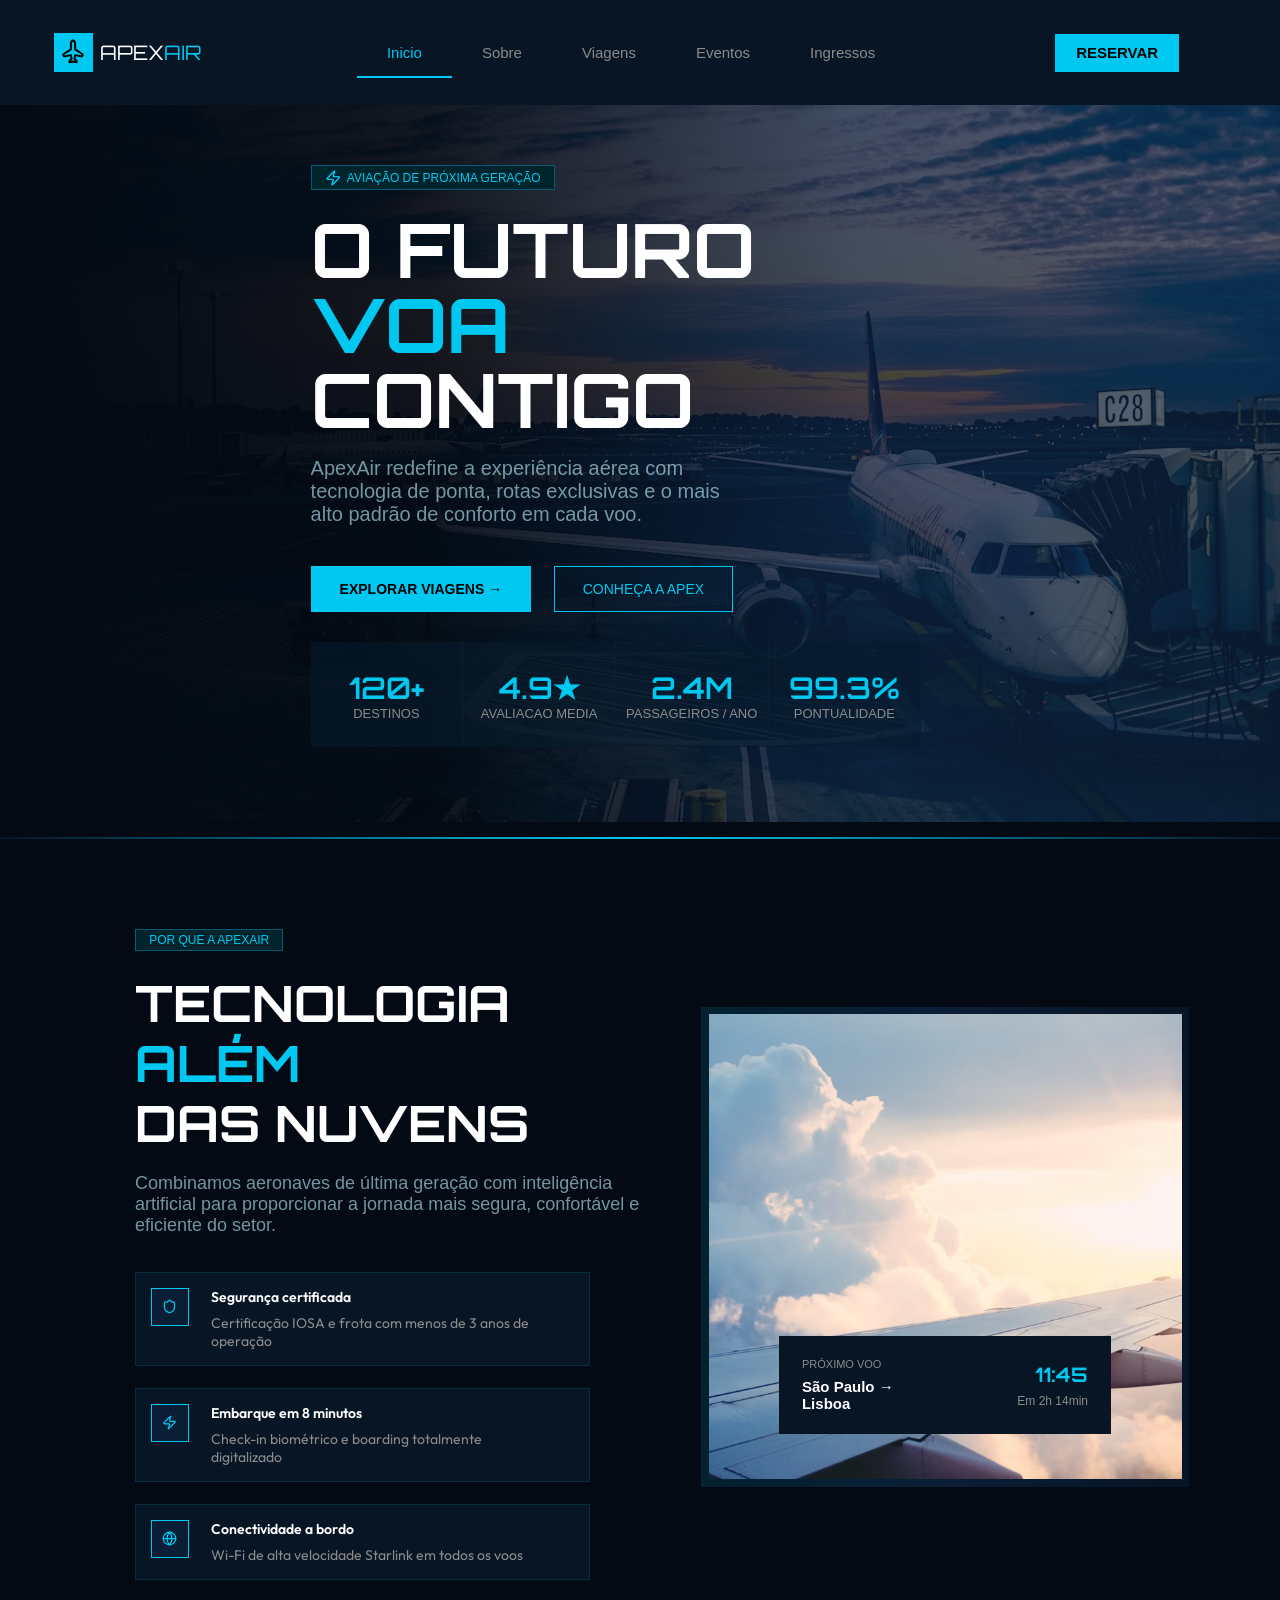
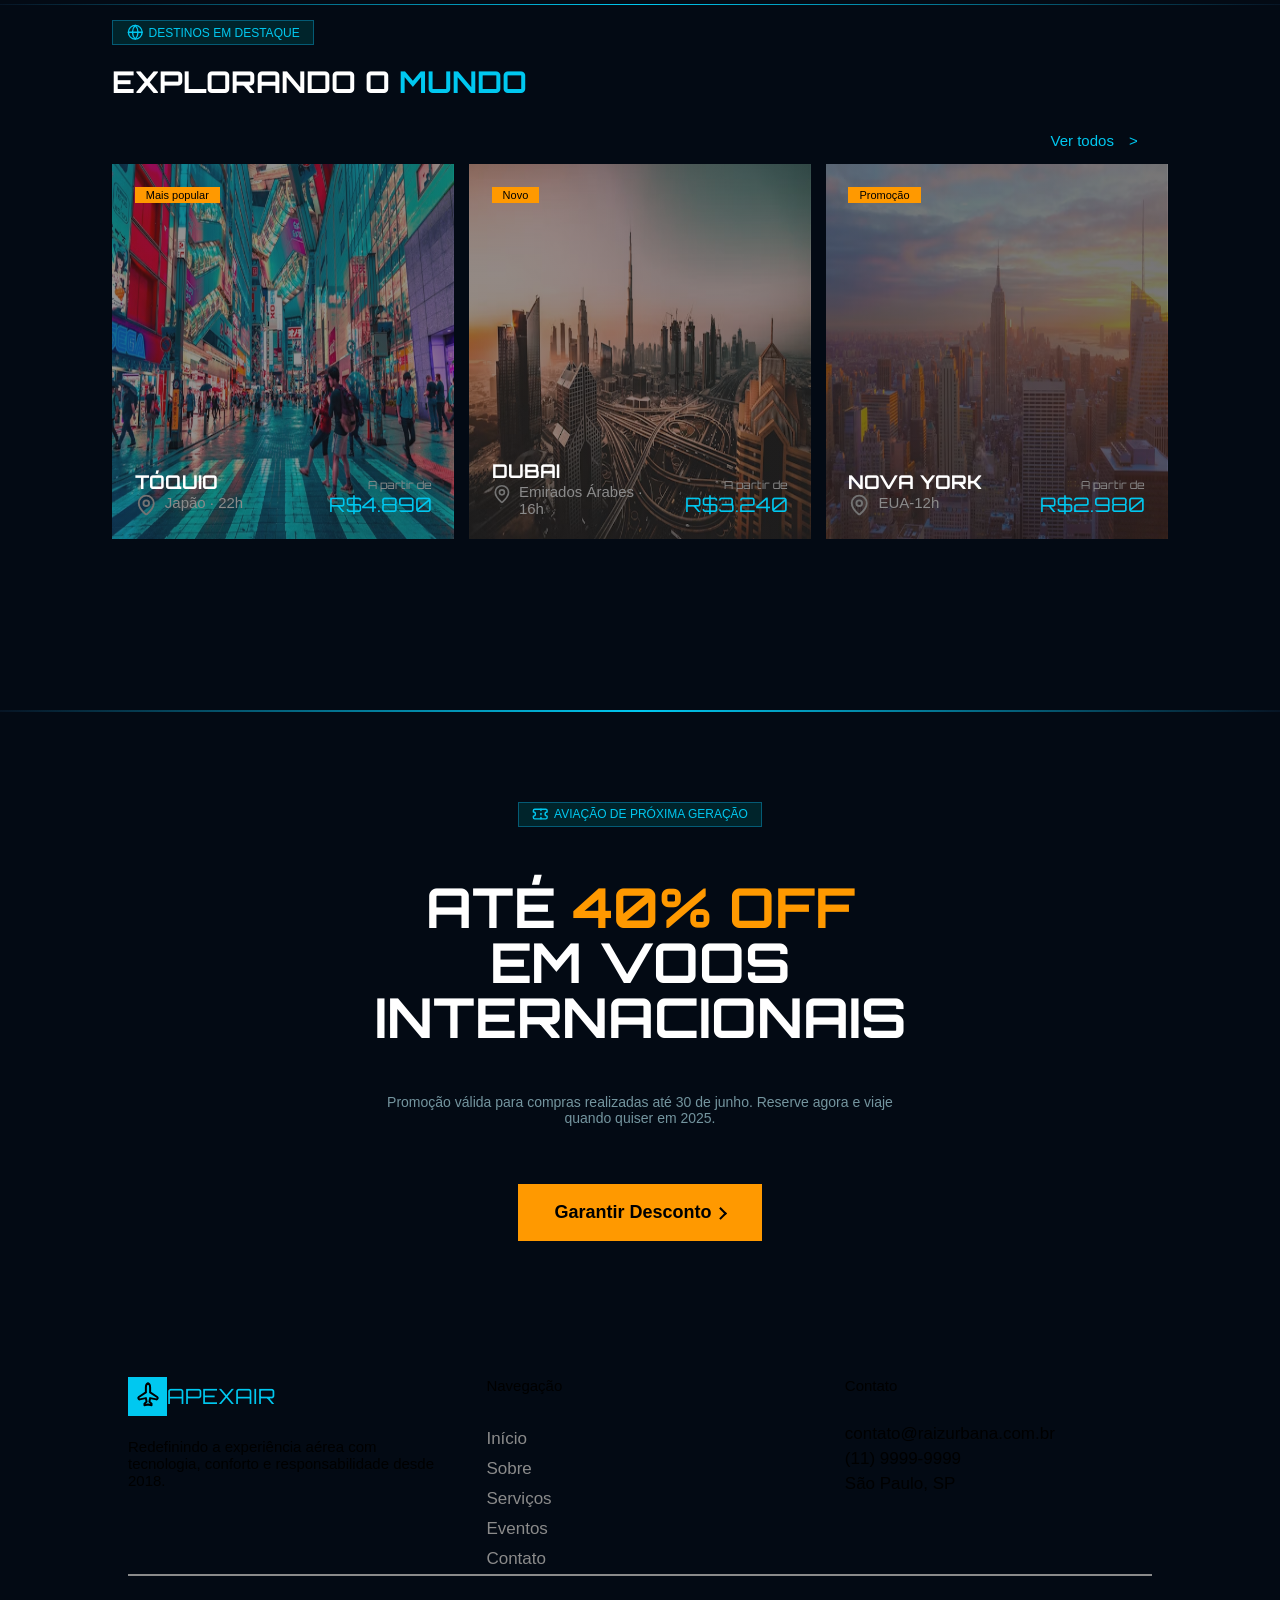
==== commit f1d83ea9: "Update index.html" ====
--- a/index.html
+++ b/index.html
@@ -15,7 +15,7 @@
     <link
         href="https://fonts.googleapis.com/css2?family=DM+Mono:ital,wght@0,300;0,400;0,500;1,300;1,400;1,500&display=swap"
         rel="stylesheet">
-    <link rel="stylesheet" href="css/cabecalho.css">
+    <link rel="stylesheet" href="CSS/cabecalho.css">
     <link rel="stylesheet" href="CSS/css-geral.css">
     <link rel="stylesheet" href="CSS/style.css">
     <link rel="stylesheet" href="CSS/footer.css">
@@ -24,7 +24,7 @@
 
 <body>
     <header class="cabecalho" id="container-menu"></header>
-    <section class="sessao-inicio">
+    <section class="sessao-inicio pad">
         <div class="container">
             <div class="conteudo-inicio">
                 <div class="faixa-mensagem">
@@ -36,7 +36,8 @@
                             <path
                                 d="M4 14a1 1 0 0 1-.78-1.63l9.9-10.2a.5.5 0 0 1 .86.46l-1.92 6.02A1 1 0 0 0 13 10h7a1 1 0 0 1 .78 1.63l-9.9 10.2a.5.5 0 0 1-.86-.46l1.92-6.02A1 1 0 0 0 11 14z">
                             </path>
-                        </svg></span>
+                        </svg>
+                    </span>
                     <p>Aviação de próxima geração</p>
                 </div>
                 <h1 class="title-sessao">
@@ -291,7 +292,6 @@
         </section>
     </main>
     <footer id="footer-site">
-        <!-- 
         <div class="container-footer">
             <div class="column-footer">
                 <div class="logo-footer d-flex">
@@ -337,7 +337,7 @@
                 </div>
             </div>
         </div>
-        <p class="footer-copyright">© 2025 ApexAir Linhas Aéreas S.A. — CNPJ 32.948.100/0001-55</p> -->
+        <p class="footer-copyright">© 2025 ApexAir Linhas Aéreas S.A. — CNPJ 32.948.100/0001-55</p>
     </footer>
 
     <script src="./js/interacao.js"></script>
--- a/CSS/cabecalho.css
+++ b/CSS/cabecalho.css
@@ -0,0 +1,208 @@
+.cabecalho {
+    width: 100%;
+    max-width: 100%;
+    display: flex;
+    min-height: 6em;
+    height: 7em;
+    background-color: var(--color-cards);
+    color: var(--color-branca);
+
+    position: fixed;
+    z-index: 9999;
+}
+
+#container-menu {
+    transition: height .555s ease-in-out;
+}
+
+.logo {
+    width: 20%;
+    height: 100%;
+    max-width: 25%;
+}
+
+.logo a {
+    width: 100%;
+    height: 100%;
+
+    display: flex;
+    justify-content: center;
+    align-items: center;
+    gap: .5em;
+
+    cursor: auto;
+}
+
+.caixa-icone {
+    width: fit-content;
+    height: fit-content;
+    background-color: var(--color-primary);
+
+    display: flex;
+    justify-content: center;
+    align-items: center;
+
+    padding: .5em;
+}
+
+.caixa-icone svg {
+    transform: rotate(-45deg);
+    min-width: 1.6em;
+    min-height: 1.6em;
+
+    margin: auto;
+}
+
+.logo a p {
+    color: var(--color-branca);
+    font-family: Orbitron;
+    font-size: 2rem;
+}
+
+.logo a>p>span {
+    color: var(--color-primary);
+}
+
+.nav-bar {
+    height: 100%;
+    width: 80%;
+    display: flex;
+    justify-content: center;
+    align-items: center;
+
+    padding: 0 3em 0;
+}
+
+#menu-toggle,
+.icone-hamburguer {
+    display: none;
+}
+
+.menu {
+    width: 100%;
+    height: 100%;
+    list-style-type: none;
+
+    display: flex;
+    justify-content: center;
+    align-items: center;
+    transition: .555s ease-out;
+}
+
+.menu a {
+    color: var(--color-cinza);
+    padding: 1em 2em;
+    transition: .555s;
+}
+
+.menu a:hover {
+    color: var(--color-branca);
+}
+
+#botao-reservar {
+    text-transform: uppercase;
+    font-weight: 700;
+    background-color: var(--color-primary);
+    transition: .333s ease-in-out;
+    padding: .7em 1.4em;
+    color: var(--color-preta);
+    margin-left: 10em;
+}
+
+#botao-reservar:hover {
+    color: var(--color-preta);
+    background-color: var(--color-branca);
+}
+
+.cabecalho.menu-rolado {
+    width: 100%;
+    height: 9em;
+    display: flex;
+    background-color: var(--color-cards);
+    color: var(--color-branca);
+
+    position: fixed;
+    z-index: 9999;
+
+}
+
+/* 
+=============
+Media Queries
+=============
+ */
+
+
+@media(max-width: 1080px) {
+    #botao-reservar {
+        transition: .444s ease-in;
+        margin-left: 5em;
+    }
+}
+
+@media(max-width: 992px) {
+    #botao-reservar {
+        margin-left: 1em;
+    }
+
+    .menu a {
+        color: var(--color-cinza);
+        padding: .5em 1em;
+        transition: .555s;
+    }
+}
+
+
+@media (max-width: 768px) {
+
+    .logo {
+        width: 30%;
+        padding: 1.5em;
+    }
+
+    .nav-bar {
+        width: 70%;
+        padding: 0;
+        justify-content: end;
+        align-items: center;
+    }
+
+    .menu,
+    a#botao-reservar {
+        display: none;
+    }
+
+    label.icone-hamburguer {
+        display: flex;
+        font-size: 3rem;
+        color: var(--color-branca);
+    }
+
+    #menu-toggle:checked+.menu {
+        display: flex;
+        flex-direction: column;
+        width: 100%;
+        height: fit-content;
+        min-height: 10em;
+        position: absolute;
+        top: 100%;
+        right: 0%;
+        background-color: var(--color-primary);
+        transition: .555s ease;
+        justify-content: center;
+    }
+
+    .menu li {
+        width: 100%;
+        text-align: center;
+    }
+
+    .menu a {
+        display: block;
+        text-align: center;
+        width: 100%;
+        color: var(--color-preta);
+        font-size: 1.9rem;
+        padding: .5em;
+    }
+}
--- a/CSS/css-geral.css
+++ b/CSS/css-geral.css
@@ -25,9 +25,14 @@
     --color-hover: #0a1e35;
     --texto-principal: #e2eaf5;
 
-    --cor-bordas: rgba(0, 200, 240, 0.12);
+    --cor-bordas: #00c8f01f;
 
     --background-geral: #030a14;
+}
+
+a.item-menu {
+    border-bottom: 2px solid var(--color-primary);
+    color: var(--color-primary);
 }
 
 html {
@@ -44,6 +49,8 @@
     overflow-x: hidden;
     font-size: 1.5rem;
     font-family: Arial, Helvetica, sans-serif;
+
+    background-color: var(--background-geral);
 }
 
 .container {
@@ -68,6 +75,10 @@
     width: 100%;
     min-width: 1.3em;
     min-height: 1.3em;
+}
+
+.pad {
+    padding-top: 9em;
 }
 
 .color-blue {
@@ -117,7 +128,41 @@
 .linha-sessao {
     width: 100%;
     height: .1em;
-    margin: 0;
+    margin: 1em 0 1em;
     padding: 0;
     background-image: linear-gradient(to right, var(--color-cards), var(--color-primary), var(--color-cards));
-}+}
+
+.conteudo-principal {
+    width: 100%;
+    height: 100%;
+    max-width: 100%;
+    max-height: fit-content;
+    display: flex;
+    flex-direction: column;
+    align-items: center;
+    justify-content: center;
+    gap: 0;
+    margin: 0 auto;
+}
+
+/* MEdia querie */
+
+@media(max-width: 768px) {
+    body{
+        width: 100%;
+    }
+
+    *{
+        box-sizing: border-box;
+    }
+
+    a.item-menu {
+        border-bottom: 2px solid var(--color-cards);
+        color: var(--color-branca);
+    }
+
+    .container{
+        padding: .5px;
+    }
+}
--- a/CSS/style.css
+++ b/CSS/style.css
@@ -6,7 +6,6 @@
 
 .sessao-inicio {
     color: var(--color-branca);
-    padding-top: 7em;
     padding-bottom: 5em;
     width: 100%;
     height: fit-content;
@@ -270,7 +269,7 @@
     background-position: center;
     background-size: cover;
     background-repeat: no-repeat;
-    padding: 0 5em 3em;
+    padding: 0 0 3em;
 
     display: flex;
     justify-content: center;
@@ -278,16 +277,16 @@
 }
 
 .bloco-descricao-voo {
-    width: 100%;
-    height: auto;
+    width: 70%;
+    height: auto;
+    margin: 0 auto;
+    padding: 1.5em;
     min-height: 5em;
     background-color: var(--color-cards);
 
     display: flex;
     justify-content: space-between;
     align-items: center;
-
-    padding: 1.5em;
 }
 
 .bloco-description {
@@ -340,7 +339,10 @@
     min-width: 100%;
     max-width: 100%;
     background-color: var(--background-geral);
-    padding: 2em 7em;
+}
+
+.sessao-eventos>.container {
+    padding: 0;
 }
 
 .sessao-eventos .title-sessao {
@@ -348,7 +350,9 @@
 }
 
 .conteudo-sessao {
-    width: 100%;
+    width: 82.45%;
+    margin: auto;
+    box-sizing: border-box;
     height: fit-content;
 }
 
@@ -610,12 +614,26 @@
     .sessao-sobre .conteudo-sobre p.subtitle-sessao {
         width: 90%;
     }
+
+    .conteudo-sobre {
+        padding: 5em 0 0 0;
+    }
 }
 
 @media(max-width: 880px) {
     .sessao-sobre>.container {
         flex-direction: column;
         padding: 0;
+    }
+
+    .sessao-inicio .title-sessao {
+        width: 100%;
+        font-size: 2.5rem;
+        margin-left: .5em;
+    }
+
+    .conteudo-inicio {
+        width: 100%;
     }
 
     .conteudo-sobre,
@@ -668,7 +686,23 @@
         flex-wrap: wrap;
     }
 
-    .container > .estatistica-itens >.bloco-estisticas {
+    .conteudo-sessao {
+        padding: 5em 0 0 0;
+        margin: 0 auto;
+        justify-content: center;
+        display: flex;
+        flex-direction: column;
+    }
+
+    .sessao-eventos {
+        padding: 0 0 5em;
+    }
+
+    .sessao-eventos>.container {
+        padding: 0;
+    }
+
+    .container>.estatistica-itens>.bloco-estisticas {
         width: 100%;
         height: 7em;
         margin: 0;
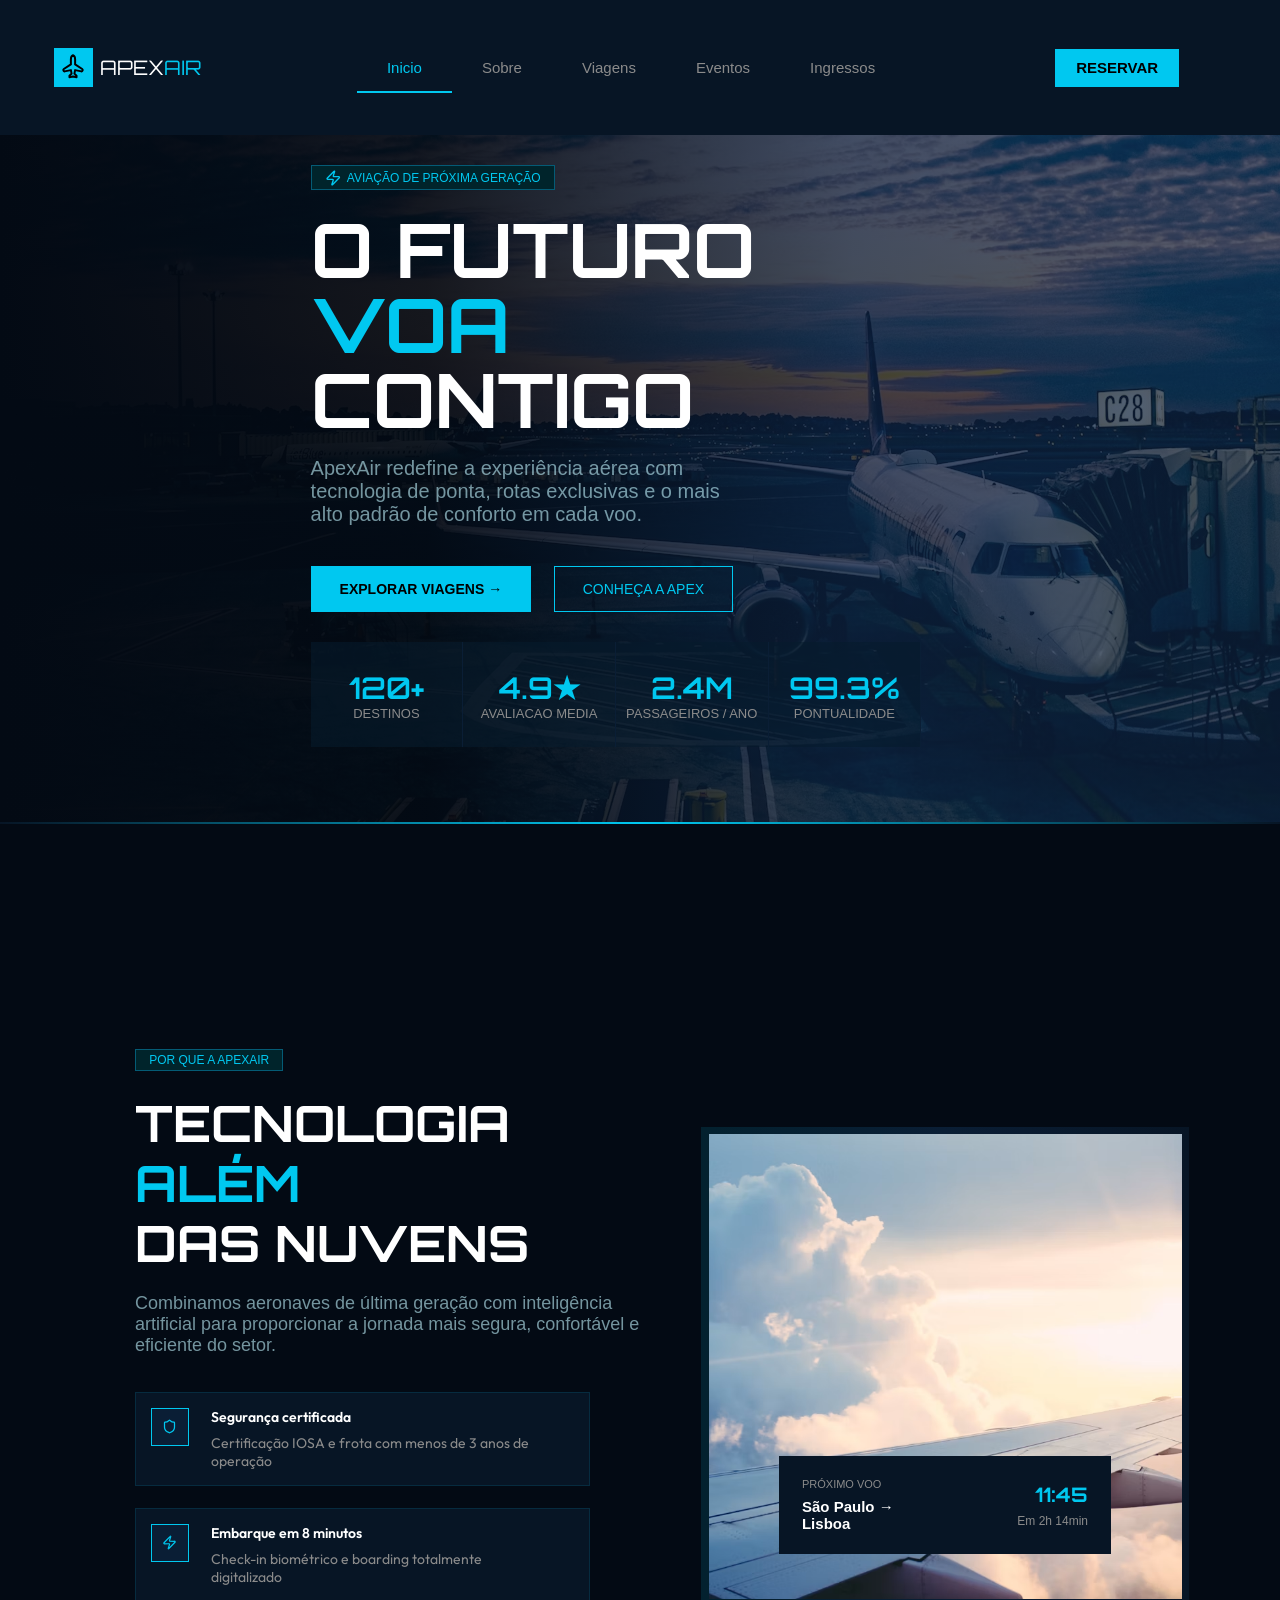
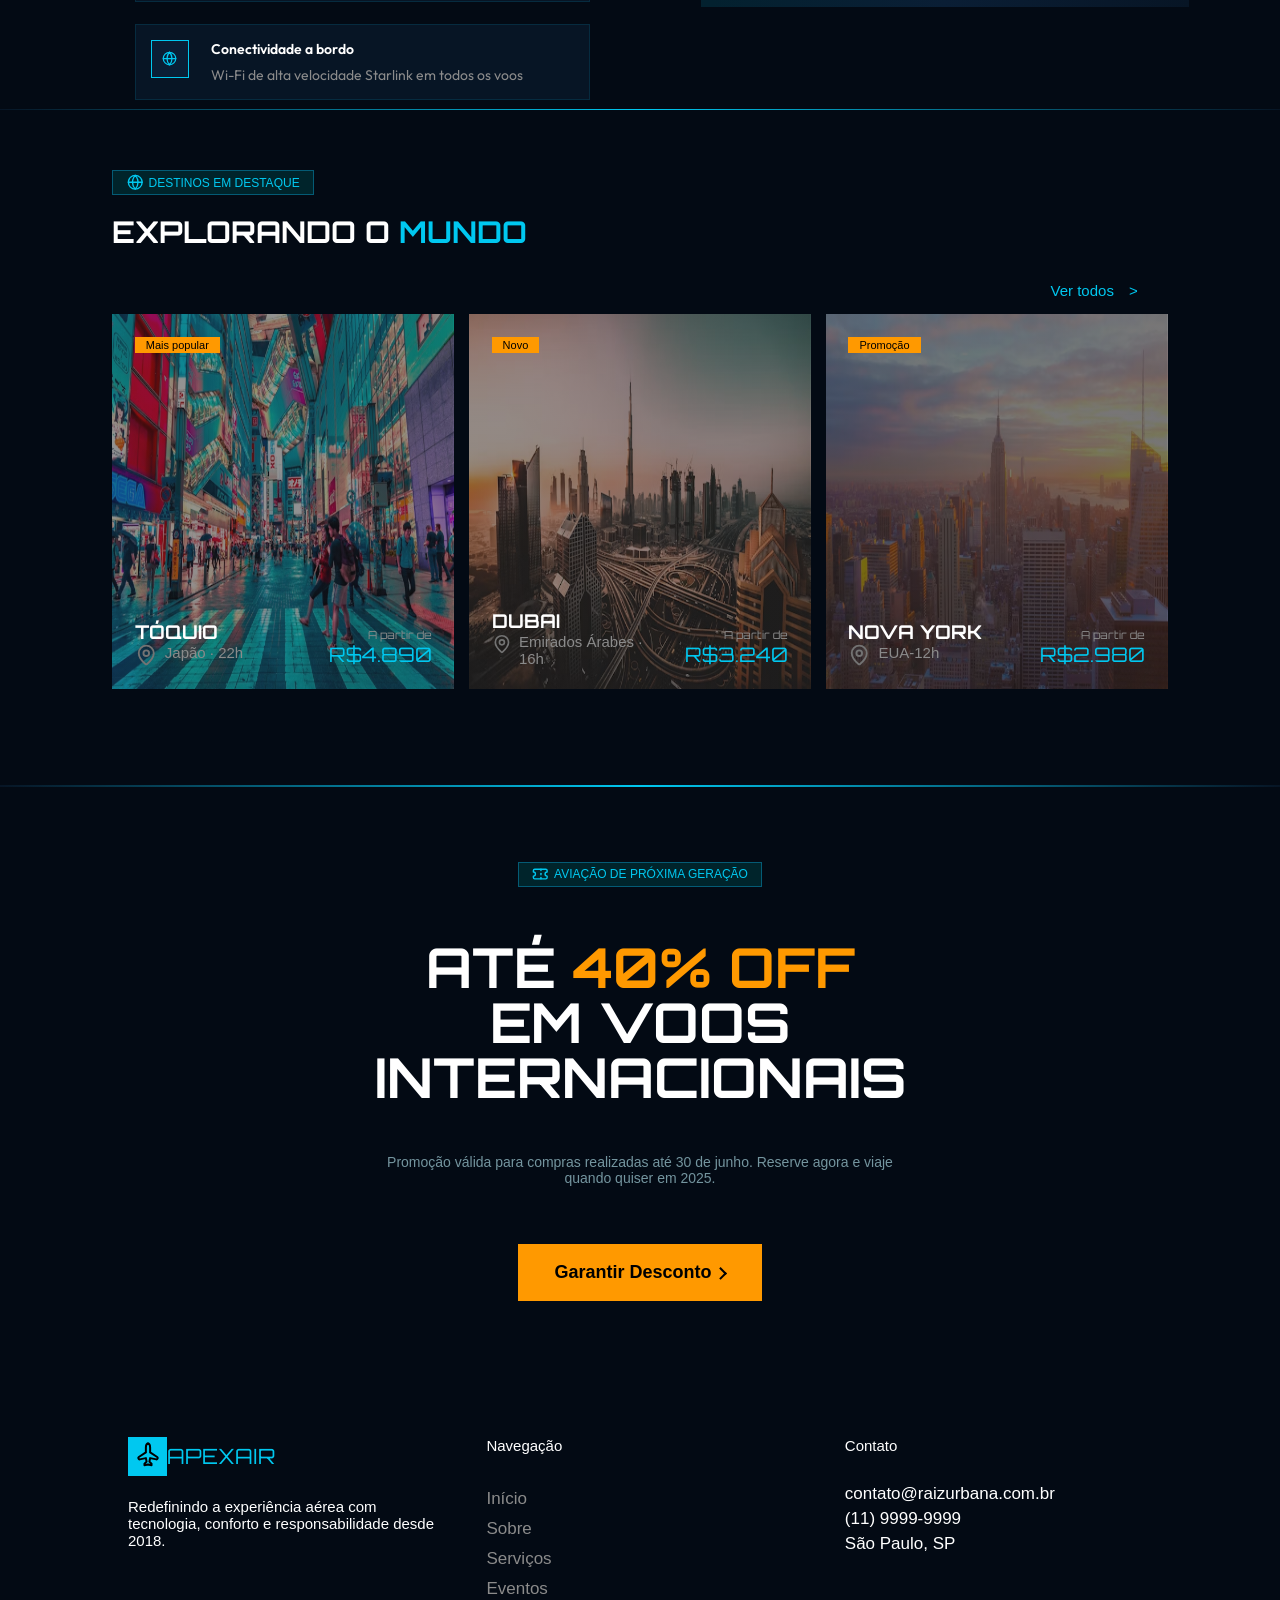
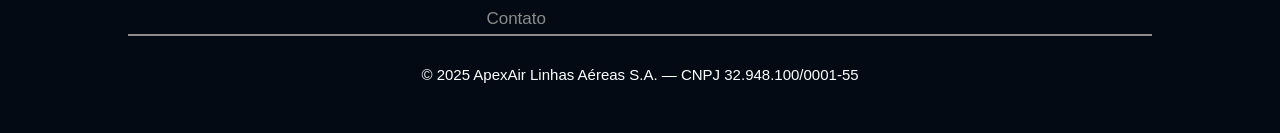
==== commit 4694fbc5: "Update index.html" ====
--- a/index.html
+++ b/index.html
@@ -340,7 +340,7 @@
         <p class="footer-copyright">© 2025 ApexAir Linhas Aéreas S.A. — CNPJ 32.948.100/0001-55</p>
     </footer>
 
-    <script src="./js/interacao.js"></script>
+    <script src="./js/cabecalho.js"></script>
 </body>
 
 </html>
--- a/CSS/cabecalho.css
+++ b/CSS/cabecalho.css
@@ -6,6 +6,8 @@
     height: 7em;
     background-color: var(--color-cards);
     color: var(--color-branca);
+
+    box-shadow: 1px 10px 20px -5px #313131;
 
     position: fixed;
     z-index: 9999;
@@ -114,12 +116,13 @@
     background-color: var(--color-branca);
 }
 
-.cabecalho.menu-rolado {
+.menu-rolado {
     width: 100%;
     height: 9em;
     display: flex;
     background-color: var(--color-cards);
     color: var(--color-branca);
+    box-shadow: none;
 
     position: fixed;
     z-index: 9999;
@@ -157,7 +160,7 @@
 
     .logo {
         width: 30%;
-        padding: 1.5em;
+        padding: 1.5em 0em 1.5em 5em;
     }
 
     .nav-bar {
@@ -205,4 +208,4 @@
         font-size: 1.9rem;
         padding: .5em;
     }
-}
+}
--- a/CSS/css-geral.css
+++ b/CSS/css-geral.css
@@ -12,6 +12,7 @@
 
 img {
     width: 100%;
+    height: 100%;
 }
 
 :root {
@@ -109,6 +110,15 @@
     text-transform: uppercase;
 }
 
+.sessao .title-sessao {
+    font-size: 3.5rem;
+    text-transform: uppercase;
+    color: var(--color-branca);
+    font-family: Orbitron;
+    line-height: 1;
+    margin-bottom: 2rem;
+}
+
 .title-sessao {
     text-transform: uppercase;
     color: var(--color-branca);
@@ -125,10 +135,16 @@
     margin-bottom: 2em;
 }
 
+.sessao {
+    width: 100%;
+    height: fit-content;
+    min-height: 38em;
+    margin: 0 auto;
+}
+
 .linha-sessao {
     width: 100%;
     height: .1em;
-    margin: 1em 0 1em;
     padding: 0;
     background-image: linear-gradient(to right, var(--color-cards), var(--color-primary), var(--color-cards));
 }
@@ -138,23 +154,33 @@
     height: 100%;
     max-width: 100%;
     max-height: fit-content;
+    min-height: 30em;
     display: flex;
     flex-direction: column;
     align-items: center;
     justify-content: center;
     gap: 0;
+    padding: 10em 0 0;
     margin: 0 auto;
 }
 
 /* MEdia querie */
 
 @media(max-width: 768px) {
-    body{
+    body {
         width: 100%;
     }
 
-    *{
+    * {
         box-sizing: border-box;
+    }
+
+    .subtitle-sessao {
+        width: 100%;
+        font-size: 2rem;
+        color:
+            color-mix(in srgb, var(--color-branca) 45%, var(--color-primary) 15%);
+        margin-bottom: 2em;
     }
 
     a.item-menu {
@@ -162,7 +188,7 @@
         color: var(--color-branca);
     }
 
-    .container{
+    .container {
         padding: .5px;
     }
-}
+}
--- a/CSS/style.css
+++ b/CSS/style.css
@@ -335,6 +335,7 @@
     width: 100%;
     height: auto;
     min-height: 45em;
+    padding: 4em 0 0;
 
     min-width: 100%;
     max-width: 100%;
@@ -632,8 +633,22 @@
         margin-left: .5em;
     }
 
-    .conteudo-inicio {
-        width: 100%;
+    div.conteudo-inicio {
+        width: 100%;
+    }
+
+    .faixa-botoes {
+        width: 100%;
+        height: fit-content;
+        display: flex;
+        flex-wrap: wrap;
+        gap: 1.5em;
+        margin-bottom: 2em;
+    }
+
+    .botao-r {
+        flex-shrink: 1;
+        flex-grow: 1;
     }
 
     .conteudo-sobre,
@@ -666,10 +681,23 @@
 
 @media(max-width: 768px) {
 
+    .sessao-inicio .title-sessao {
+        width: 100%;
+        font-size: 4.5rem;
+        margin-left: .5em;
+    }
+
+    .conteudo-inicio {
+        width: 100%;
+        padding: .5em !important;
+    }
+
+
     article.box-estatisticas {
         width: 65%;
         height: auto;
         min-height: 8em;
+        margin: 0 auto;
         background-color:
             color-mix(in srgb, var(--color-cards) 55%, var(--cor-bordas) 15%);
     }
@@ -702,6 +730,15 @@
         padding: 0;
     }
 
+    .sessao-sobre .conteudo-sobre h2.title-sessao {
+        font-size: 3.5rem;
+    }
+
+    .sessao-promo .title-sessao {
+        font-size: 3.5rem;
+    }
+
+
     .container>.estatistica-itens>.bloco-estisticas {
         width: 100%;
         height: 7em;
--- a/CSS/footer.css
+++ b/CSS/footer.css
@@ -1,9 +1,9 @@
-.footer-site {
+footer#footer-site {
     width: 100%;
     height: auto;
     padding: 0 0 5rem;
     margin: auto;
-    background-color: var(--background-geral);
+    background-color: var(--background-geral) !important;
     color: var(--color-branca);
     text-align: center;
 }
@@ -148,4 +148,4 @@
         font-size: 1.5rem;
         text-align: center;
     }
-}
+}
